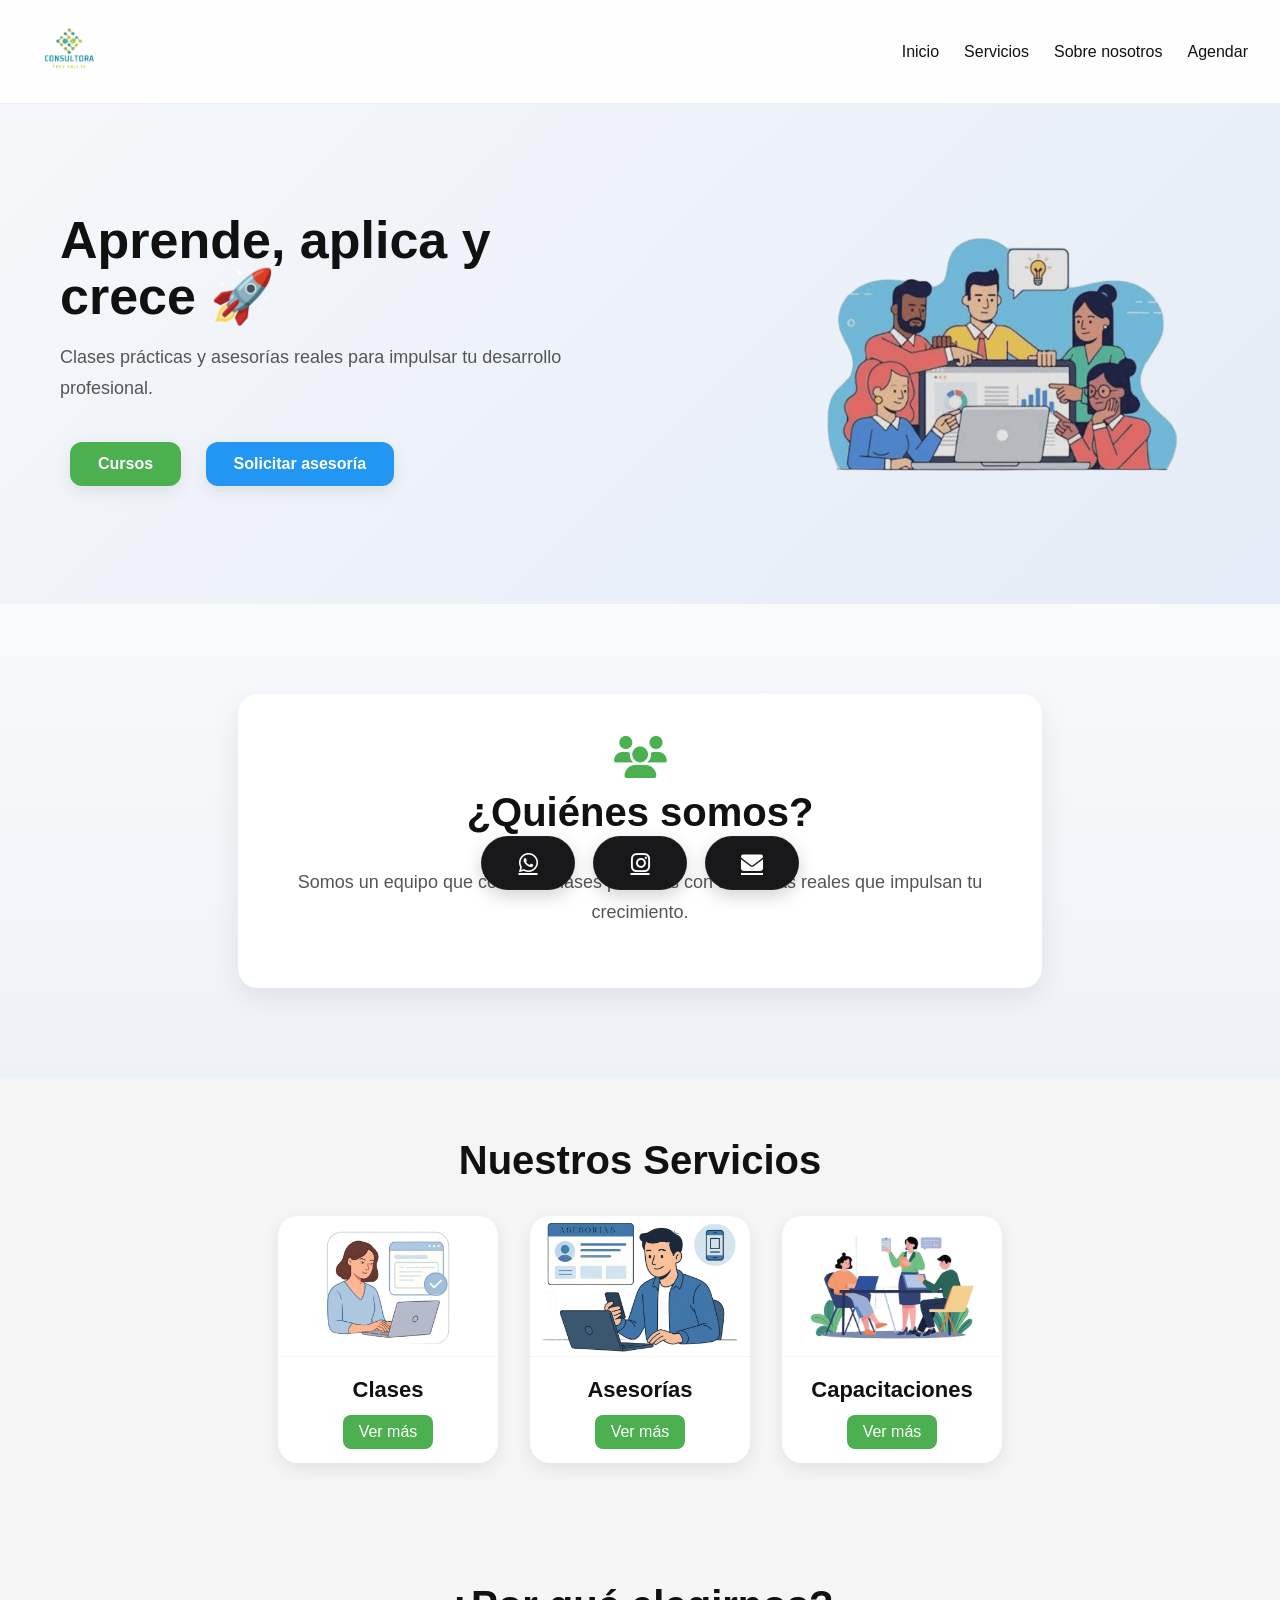
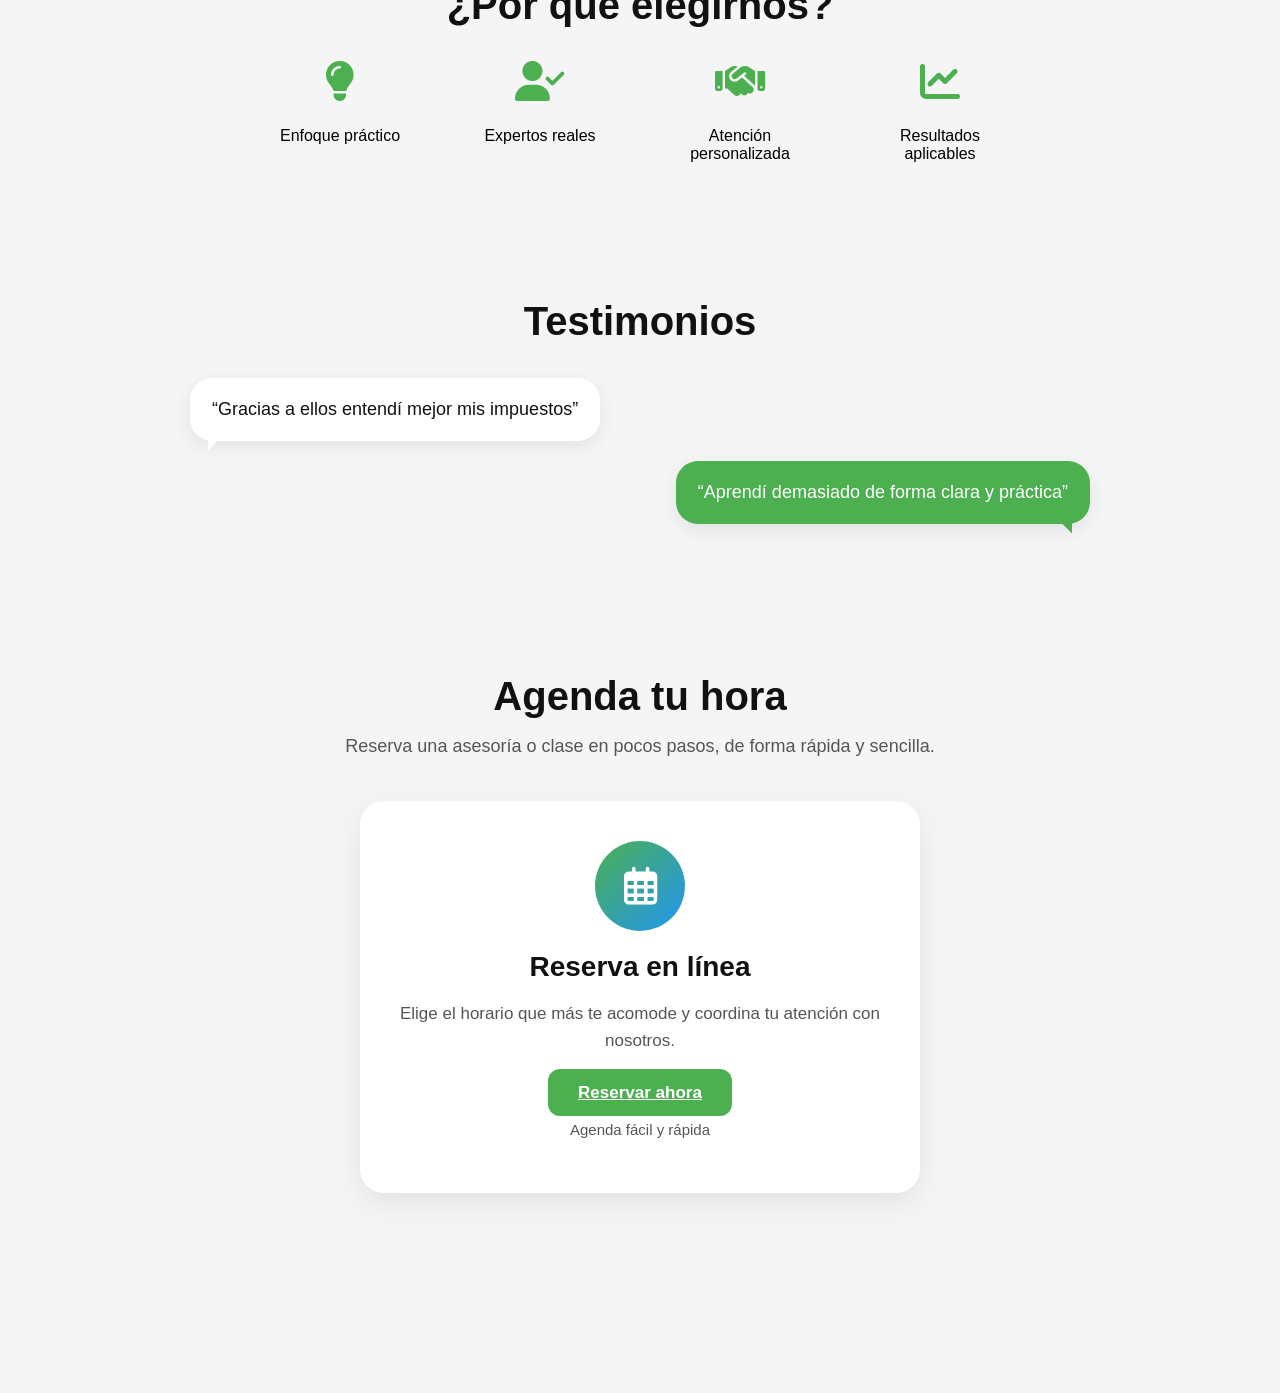
==== index.html @ eed397d5 "primer commit" ====
<!DOCTYPE html>
<html lang="es">
<head>
  <meta charset="UTF-8">
  <meta name="viewport" content="width=device-width, initial-scale=1.0">
  <title>Consultora Tres Valles</title>
  <link rel="stylesheet" href="style.css">
  <link rel="stylesheet" href="https://cdnjs.cloudflare.com/ajax/libs/font-awesome/6.5.0/css/all.min.css">
</head>
<body>

<!-- HEADER -->
<header class="header">
  <div class="logo">
    <img src="assets/logo/Logo.png" alt="Logo" class="logo-img">
  </div>
  <nav class ="nav">
    <a href="#inicio">Inicio</a>
    <a href="#servicios">Servicios</a>
    <a href="#sobre-nosotros">Sobre nosotros</a>
    <a href="#agendar">Agendar</a>
  </nav>
</header>

<!-- HERO -->
<section class="hero reveal reveal-zoom" id="inicio">
  <div class="hero-text">
    <h1>Aprende, aplica y crece 🚀</h1>
    <p class="hero-sub">
        Clases prácticas y asesorías reales para impulsar tu desarrollo profesional.
    </p>
    <div class="buttons">
        <a href="#servicios" class="btn green">Cursos</a>
        <a href="#agendar" class="btn blue">Solicitar asesoría</a>
    </div>
  </div>
  <div class="hero-img">
    <img src="assets/images/Hero.png" alt="Imagen curso" class="hero-img-real">
  </div>
</section>

<!-- QUIENES SOMOS -->
<section class="about reveal reveal-left" id="sobre-nosotros">
  <div class="about-box">
    <i class="fa-solid fa-users about-icon"></i>
    <h2>¿Quiénes somos?</h2>
    <p>
      Somos un equipo que combina clases prácticas con asesorías reales
      que impulsan tu crecimiento.
    </p>
  </div>
</section>

<!-- SERVICIOS -->
<section class="services reveal reveal-up" id="servicios">
  <h2>Nuestros Servicios</h2>

  <div class="cards">

    <div class="card">
      <img src="assets/images/Clases.png" alt="Clases">
      <h3>Clases</h3>
      <a href="detalle.html?tipo=cursos" class="service-btn">Ver más</a>
    </div>

    <div class="card">
      <img src="assets/images/Asesorias.png" alt="Asesorías">
      <h3>Asesorías</h3>
      <a href="detalle.html?tipo=asesorias" class="service-btn">Ver más</a>
    </div>

    <div class="card">
      <img src="assets/images/Capacitacion.png" alt="Capacitaciones">
      <h3>Capacitaciones</h3>
      <a href="detalle.html?tipo=capacitaciones" class="service-btn">Ver más</a>
    </div>

  </div>
</section>

<!-- BENEFICIOS -->
<section class="benefits reveal reveal-rigth">
  <h2>¿Por qué elegirnos?</h2>

  <div class="benefits-container">

    <div class="benefit">
      <i class="fa-solid fa-lightbulb"></i>
      <p>Enfoque práctico</p>
    </div>

    <div class="benefit">
      <i class="fa-solid fa-user-check"></i>
      <p>Expertos reales</p>
    </div>

    <div class="benefit">
      <i class="fa-solid fa-handshake"></i>
      <p>Atención personalizada</p>
    </div>

    <div class="benefit">
      <i class="fa-solid fa-chart-line"></i>
      <p>Resultados aplicables</p>
    </div>

  </div>
</section>

<!-- TESTIMONIOS -->
<section class="testimonials reveal reveal-left">
  <h2>Testimonios</h2>

  <div class="chat-testimonials">
    <div class="chat-bubble left">
      “Gracias a ellos entendí mejor mis impuestos”
    </div>

    <div class="chat-bubble right">
      “Aprendí demasiado de forma clara y práctica”
    </div>
  </div>
</section>

<!-- AGENDA -->
<section class="agenda reveal reveal-zoom" id="agendar">
  <h2>Agenda tu hora</h2>
  <p class="agenda-subtitle">
    Reserva una asesoría o clase en pocos pasos, de forma rápida y sencilla.
  </p>

  <div class="agenda-card">
    <div class="agenda-icon">
      <i class="fa-regular fa-calendar-days"></i>
    </div>

    <h3>Reserva en línea</h3>
    <p class="agenda-text">
      Elige el horario que más te acomode y coordina tu atención con nosotros.
    </p>

    <a href="https://wa.me/56971486076" target="_blank" class="agenda-btn">
      Reservar ahora
    </a>

    <p class="agenda-note">Agenda fácil y rápida</p>
  </div>
</section>

<!-- FOOTER -->
<footer class="footer-fixed">
  <a href="https://wa.me/56971486076" target="_blank" class="social social-wsp">
    <i class="fa-brands fa-whatsapp"></i>
    <span>+56 9 7148 6076</span>
  </a>

  <a href="https://instagram.com/consultoratresvalles" target="_blank" class="social social-ig">
    <i class="fa-brands fa-instagram"></i>
    <span>@consultoratresvalles</span>
  </a>

  <a href="mailto:3valles.consultora@gmail.com" class="social social-gmail">
    <i class="fa-solid fa-envelope"></i>
    <span>3valles.consultora@gmail.com</span>
  </a>
</footer>
<script src="script.js"></script>
</body>
</html>
---- style.css ----
/* =========================
   SCROLL SUAVE
========================= */
html {
  scroll-behavior: smooth;
}

/* =========================
    VARIABLES 
========================= */

:root{
  --primary:#4CAF50;
  --primary-dark:#3d9642;

  --secondary:#2196F3;
  --secondary-dark:#1976d2;

  --bg:#f5f5f5;
  --bg-soft:#f8fafc;

  --text:#111;
  --text-soft:#555;

  --white:#ffffff;

  --radius-sm:8px;
  --radius-md:12px;
  --radius-lg:20px;
  --radius-xl:24px;

  --shadow-soft:0 6px 18px rgba(0,0,0,.08);
  --shadow-md:0 10px 30px rgba(0,0,0,.08);
  --shadow-strong:0 16px 40px rgba(0,0,0,.12);

  --transition:all .3s ease;
}

/* =========================
   BASE GENERAL
========================= */
body {
  font-family: Arial, sans-serif;
  margin: 0;
  background: var(--bg);
  padding-bottom: 110px; /* espacio para que el footer fijo no tape contenido */
}

h1, h2, h3 {
  margin-top: 0;
}

h2 {
  font-size: 40px;
  color: var(--text);
}

h3 {
  font-size: 22px;
  color: var(--text);
}

img {
  user-select: none;
}

/* =========================
   REVEAL AL HACER SCROLL
========================= */
.reveal {
  opacity: 0;
  transition: opacity 0.8s ease, transform 0.8s ease;
}

.reveal.active {
  opacity: 1;
}

/* Desde abajo */
.reveal-up {
  transform: translateY(40px);
}

.reveal-up.active {
  transform: translateY(0);
}

/* Desde la izquierda */
.reveal-left {
  transform: translateX(-60px);
}

.reveal-left.active {
  transform: translateX(0);
}

/* Desde la derecha */
.reveal-right {
  transform: translateX(60px);
}

.reveal-right.active {
  transform: translateX(0);
}

/* Zoom suave */
.reveal-zoom {
  transform: scale(0.92);
}

.reveal-zoom.active {
  transform: scale(1);
}

section {
  scroll-margin-top: 90px;
}

#inicio {
  scroll-margin-top: 120px;
}

#agendar {
  scroll-margin-top: 10px;
}

#servicios {
  scroll-margin-top: 45px;
}


/* =========================
   HEADER
========================= */
.header {
  display: flex;
  justify-content: space-between; /* separa logo y menú */
  align-items: center;
  padding: 12px 32px;
  background: rgba(255, 255, 255, 0.88);
  position: sticky;
  top: 0;
  z-index: 1000;
  backdrop-filter: blur(10px);
  border-bottom: 1px solid rgba(0,0,0,0.05);
  transition: var(--transition), backdrop-filter 0.3s ease;
}

.header.scrolled {
  background: rgba(255, 255, 255, 0.96);
  box-shadow: var(--shadow-soft);
  backdrop-filter: blur(12px);
}

/* LOGO */
.logo-img {
  height: 75px;
  width: auto;
}

/* NAV */
.nav {
  display: flex;
  gap: 25px;
}

.nav a {
  text-decoration: none;
  color: var(--text);
  font-weight: 500;
  transition: color 0.3s ease, opacity 0.3s ease;
}

.nav a:hover {
  color: var(--primary);
}

/* =========================
   HERO
========================= */
.hero {
  display: flex;
  justify-content: space-between;
  align-items: center;
  gap: 60px;
  padding: 90px 60px;
  background: linear-gradient(135deg, #f5f7fa, #e4ecf7);
}

.hero-text {
  max-width: 560px;
  text-align: left;
}

.hero-text h1 {
  font-size: 52px;
  margin-bottom: 14px;
  line-height: 1.08;
  color: var(--text);
}

.hero-sub {
  font-size: 18px;
  color: var(--text-soft);
  margin-bottom: 28px;
  line-height: 1.7;
}

/* BOTONES DEL HERO */
.btn {
  display: inline-block;
  padding: 13px 28px;
  margin: 10px;
  border: none;
  border-radius: var(--radius-md);
  font-weight: 600;
  text-decoration: none;
  color: var(--white);
  cursor: pointer;
  transition: var(--transition);
  box-shadow: var(--shadow-soft);
}

.green {
  background: var(--primary);
}

.blue {
  background: var(--secondary);
}

.btn:hover {
  transform: translateY(-3px) scale(1.02);
  box-shadow: var(--shadow-md);
  filter: brightness(1.02); 
}

/* IMAGEN HERO */
.hero-img-real {
  width: 420px;
  max-width: 100%;
  border-radius: 0; /* para que no parezca botón/tarjeta */
  box-shadow: none;
  opacity: 0.97;
  transition: transform 0.3s ease;
}

.hero-img-real:hover {
  transform: scale(1.03);
}

/* =========================
   QUIÉNES SOMOS
========================= */
.about {
  padding: 90px 20px;
  background: linear-gradient(to bottom, #f8fafc, #eef2f7);
  display: flex;
  justify-content: center;
}

.about-box {
  max-width: 720px;
  background: var(--white);
  padding: 42px;
  border-radius: var(--radius-lg);
  text-align: center;
  box-shadow: var(--shadow-md);
}

.about-icon {
  font-size: 42px;
  color: var(--primary);
  margin-bottom: 12px;
}

.about-box h2 {
  font-size: 40px;
  margin-bottom: 15px;
}

.about-box h2::after {
  content: "";
  display: block;
  width: 60px;
  height: 4px;
  background: var(--primary);
  margin: 10px auto 0;
  border-radius: 2px;
}

.about-box p {
  font-size: 18px;
  color: var(--text-soft);
  line-height: 1.7;
}

/* =========================
   SERVICIOS
========================= */

/* ESTILO GENERAL DE SECCIONES */
section {
  padding: 60px 20px;
  text-align: center;
}

/* CONTENEDOR DE CARDS */
.cards {
  display: flex;
  justify-content: center;
  gap: 32px;
  flex-wrap: wrap;
}

/* CARD INDIVIDUAL */
.card {
  background: var(--white);
  border-radius: var(--radius-lg);
  overflow: hidden;
  width: 220px;
  box-shadow: var(--shadow-soft);
  text-align: center;
  transition: var(--transition);
}

.card img {
  width: 100%;
  height: 140px;
  object-fit: cover;
  border-bottom: 1px solid rgba(0,0,0,0.04);
}

.card h3 {
  margin: 16px 0 12px;
  color: var(--text);
}

.card button {
  margin-bottom: 10px;
  padding: 6px 12px;
  border: none;
  background: var(--primary);
  color: var(--white);
  border-radius: var(--radius-sm);
  cursor: pointer;
  transition: var(--transition);
}

.card button:hover {
  background: var(--primary-dark);
  transform: translateY(-2px);
}

.card:hover {
  transform: translateY(-8px) scale(1.02);
  box-shadow: var(--shadow-strong);
}

.service-btn {
  display: inline-block;
  margin-bottom: 14px;
  padding: 8px 16px;
  border: none;
  background: var(--primary);
  color: var(--white);
  border-radius: var(--radius-sm);
  text-decoration: none;
  cursor: pointer;
  transition: var(--transition);
}

.service-btn:hover {
  background: var(--primary-dark);
  transform: translateY(-2px);
  box-shadow: var(--shadow-soft);
}

/* =========================
   BENEFICIOS
========================= */
.benefits-container {
  display: flex;
  justify-content: center;
  gap: 50px;
  margin-top: 24px;
  flex-wrap: wrap;
}

.benefit {
  text-align: center;
  width: 150px;
}

/* ICONOS */
.benefit i {
  font-size: 40px;
  margin-bottom: 10px;
  color: var(--primary);
  transition: transform 0.3s ease, color 0.3s ease;
}

/* TEXTO */
.benefit p {
  font-weight: 500;
}

/* HOVER */
.benefit:hover i {
  transform: scale(1.18);
  color: var(--primary-dark);
}

/* =========================
   TESTIMONIOS
========================= */
.testimonials {
  padding: 60px 20px;
  text-align: center;
}

.chat-testimonials {
  max-width: 900px;
  margin: 30px auto 0;
  display: flex;
  flex-direction: column;
  gap: 20px;
}

.chat-bubble {
  position: relative;
  max-width: 420px;
  padding: 18px 22px;
  border-radius: 22px;
  font-size: 18px;
  line-height: 1.5;
  box-shadow: var(--shadow-soft);
}

/* BURBUJA IZQUIERDA */
.chat-bubble.left {
  align-self: flex-start;
  background: var(--white);
  color: var(--text);
}

/* COLITA IZQUIERDA */
.chat-bubble.left::after {
  content: "";
  position: absolute;
  left: 18px;
  bottom: -10px;
  width: 20px;
  height: 20px;
  background: var(--white);
  clip-path: polygon(0 0, 100% 0, 0 100%);
}

/* BURBUJA DERECHA */
.chat-bubble.right {
  align-self: flex-end;
  background: var(--primary);
  color: var(--white);
}

/* COLITA DERECHA */
.chat-bubble.right::after {
  content: "";
  position: absolute;
  right: 18px;
  bottom: -10px;
  width: 20px;
  height: 20px;
  background: var(--primary);
  clip-path: polygon(0 0, 100% 100%, 100% 0);
}

/* =========================
   AGENDA / CALENDARIO
========================= */
.agenda {
  padding: 90px 20px;
  text-align: center;
}

.agenda h2 {
  font-size: 40px;
  margin-bottom: 12px;
  color: var(--text);
}

.agenda-subtitle {
  font-size: 18px;
  color: var(--text-soft);
  max-width: 700px;
  margin: 0 auto 40px;
  line-height: 1.7;
}

.agenda-card {
  max-width: 500px;
  margin: 0 auto;
  background: var(--white);
  border-radius: var(--radius-xl);
  padding: 40px 30px;
  box-shadow: var(--shadow-md);
  transition: var(--transition);
}

.agenda-card:hover {
  transform: translateY(-6px);
  box-shadow: var(--shadow-strong);
}

.agenda-icon {
  width: 90px;
  height: 90px;
  margin: 0 auto 20px;
  border-radius: 50%;
  background: linear-gradient(135deg, var(--primary), var(--secondary));
  display: flex;
  align-items: center;
  justify-content: center;
}

.agenda-icon i {
  font-size: 38px;
  color: var(--white);
}

.agenda-card h3 {
  font-size: 28px;
  margin-bottom: 12px;
  color: var(--text);
}

.agenda-text {
  font-size: 17px;
  color: var(--text-soft);
  line-height: 1.6;
  margin-bottom: 28px;
}

.agenda-btn {
  background: var(--primary);
  color: var(--white);
  border: none;
  padding: 14px 30px;
  font-size: 17px;
  font-weight: 600;
  border-radius: var(--radius-md);
  cursor: pointer;
  transition: var(--transition);
}

.agenda-btn:hover {
  background: var(--primary-dark);
  transform: scale(1.05);
  box-shadow: var(--shadow-md);
}

.agenda-note {
  margin-top: 18px;
  color: var(--text-soft);
  font-size: 15px;
}

/* =========================
   FOOTER FIJO
========================= */
.footer-fixed {
  position: fixed;
  left: 50%;
  bottom: 10px;
  transform: translateX(-50%);
  display: flex;
  justify-content: center;
  align-items: center;
  gap: 18px;
  padding: 0;
  background: transparent;
  z-index: 1000;
  backdrop-filter: none;
  border-top: none;
  width: auto;
}

/* BASE GENERAL DE CADA RED */
.social {
  height: 52px;
  min-width: 52px;
  padding: 0 18px;
  border-radius: 999px;
  background: #18181b;
  color: var(--white);
  display: flex;
  align-items: center;
  overflow: hidden;
  cursor: pointer;
  transition: all 0.35s ease;
  box-shadow: 0 6px 18px rgba(0, 0, 0, 0.18);
  border: 1px solid rgba(255, 255, 255, 0.04);
}

.social i {
  font-size: 22px;
  flex-shrink: 0;
  transition: all 0.35s ease;
}

.social span {
  font-size: 15px;
  white-space: nowrap;
  opacity: 0;
  transition: all 0.35s ease;
}

/* -------------------------
   WHATSAPP
------------------------- */
.social-wsp {
  width: 56px;
  justify-content: center;
}

.social-wsp span {
  width: 0;
  margin-left: 0;
}

.social-wsp:hover {
  width: 210px;
  justify-content: flex-start;
  background: #1f2a1f;
}

.social-wsp:hover span {
  width: auto;
  margin-left: 12px;
  opacity: 1;
}

/* -------------------------
   GMAIL
------------------------- */
.social-gmail {
  width: 56px;
  justify-content: center;
}

.social-gmail span {
  max-width: 0;
  margin-left: 0;
}

.social-gmail:hover {
  width: 260px;
  background: #2a1f1f;
}

.social-gmail:hover span {
  max-width: 220px;
  margin-left: 12px;
  opacity: 1;
}

/* -------------------------
   INSTAGRAM
------------------------- */
.social-ig {
  width: 56px;
  justify-content: center;
  position: relative;
}

.social-ig span {
  max-width: 0;
  margin-left: 0;
  letter-spacing: 0;
}

.social-ig:hover {
  width: 190px;
  background: linear-gradient(90deg, #2b1d33, #3a2238, #4b2a2a);
  box-shadow: 0 0 18px rgba(255, 255, 255, 0.08);
}

.social-ig:hover i {
  transform: rotate(-12deg) scale(1.15);
}

.social-ig:hover span {
  max-width: 140px;
  margin-left: 12px;
  opacity: 1;
  letter-spacing: 0.5px;
}

/* HOVER GENERAL */
.social:hover i {
  transform: scale(1.08);
}

/* PARA QUE INSTAGRAM MANTENGA SU EFECTO PROPIO */
.social-ig:hover i {
  transform: rotate(-12deg) scale(1.15);
}

::-webkit-scrollbar {
  width: 8px;
}

::-webkit-scrollbar-thumb {
  background: var(--primary);
  border-radius: 999px;
}

/* =========================
   RESPONSIVE TABLET
========================= */
@media (max-width: 992px) {
  .hero {
    padding: 60px 30px;
    gap: 30px;
  }

  .hero-text h1 {
    font-size: 40px;
  }

  .hero-img-real {
    width: 320px;
  }

  .logo-img {
    height: 60px;
  }

  .nav {
    gap: 18px;
  }
}

/* =========================
   RESPONSIVE CELULAR
========================= */
@media (max-width: 768px) {
  .header {
    flex-direction: column;
    gap: 10px;
    padding: 12px 20px;
  }

  .logo-img {
    height: 55px;
  }

  .nav {
    flex-wrap: wrap;
    justify-content: center;
    gap: 14px;
  }

  .hero {
    flex-direction: column;
    text-align: center;
    padding: 50px 20px;
  }

  .hero-text {
    text-align: center;
  }

  .hero-text h1 {
    font-size: 34px;
  }

  .hero-sub {
    font-size: 16px;
  }

  .hero-img-real {
    width: 280px;
    margin-top: 10px;
  }

  .about-box {
    padding: 30px 20px;
  }

  .about-box h2 {
    font-size: 30px;
  }

  .about-box p {
    font-size: 16px;
  }

  .cards {
    flex-direction: column;
    align-items: center;
  }

  .card {
    width: 90%;
    max-width: 320px;
  }

  .benefits-container {
    gap: 25px;
  }

  .benefit {
    width: 130px;
  }

  .chat-bubble {
    max-width: 85%;
    font-size: 16px;
  }

  .agenda h2 {
    font-size: 34px;
  }

  .agenda-subtitle {
    font-size: 16px;
  }

  .agenda-card {
    padding: 30px 20px;
  }

  .agenda-card h3 {
    font-size: 24px;
  }

  .agenda-text {
    font-size: 16px;
  }

  .footer-fixed {
    gap: 14px;
    padding: 14px 10px;
  }

  .social:hover {
    width: auto;
  }
}

/* =========================
   RESPONSIVE CELULAR CHICO
========================= */
@media (max-width: 480px) {
  section {
    padding: 30px 16px;
  }

  .hero-text h1 {
    font-size: 28px;
  }

  .hero-sub {
    font-size: 15px;
  }

  .hero-img-real {
    width: 230px;
  }

  .nav a {
    font-size: 14px;
  }

  .benefit i {
    font-size: 34px;
  }

  .benefit p {
    font-size: 14px;
  }

  .chat-bubble {
    font-size: 15px;
    padding: 16px 18px;
  }

  .agenda h2 {
    font-size: 28px;
  }

  .agenda-icon {
    width: 75px;
    height: 75px;
  }

  .agenda-icon i {
    font-size: 30px;
  }

  .social {
    min-width: 48px;
    height: 48px;
    padding: 0 14px;
  }

  .social i {
    font-size: 20px;
  }
}
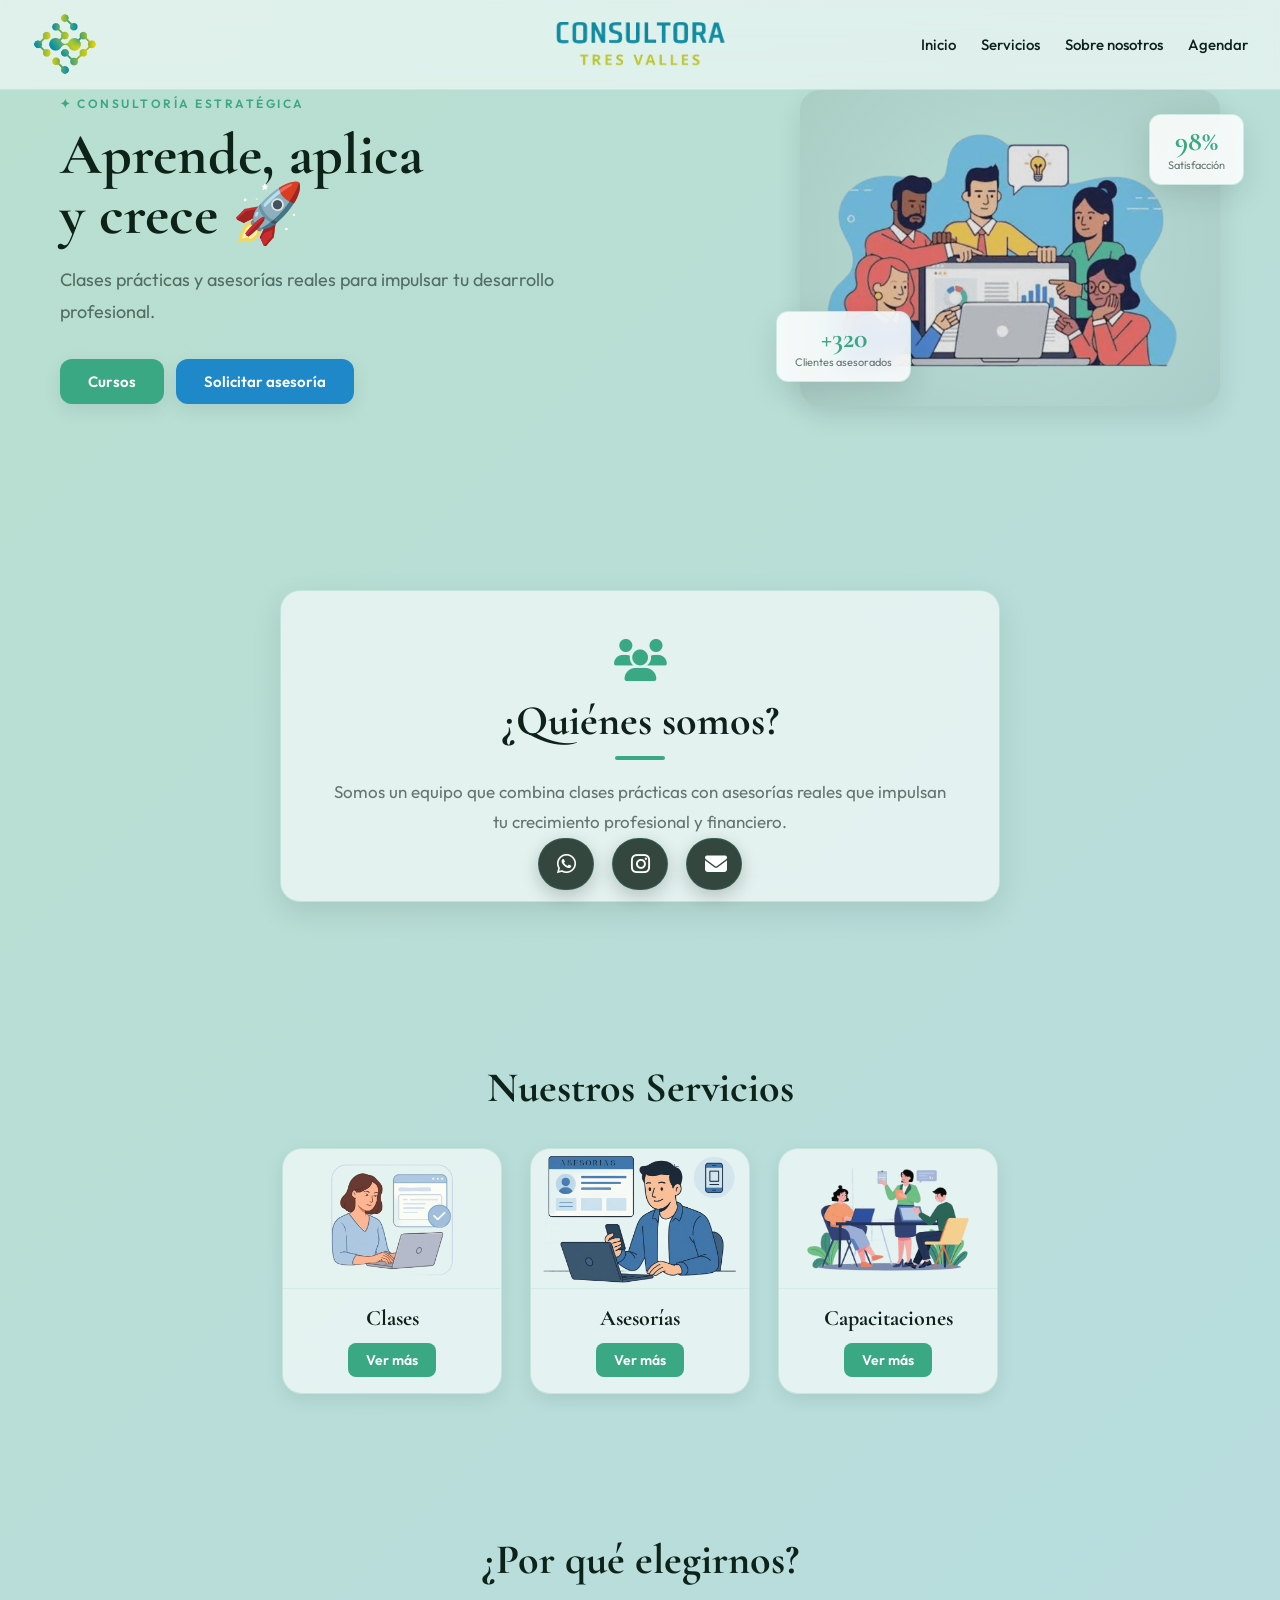
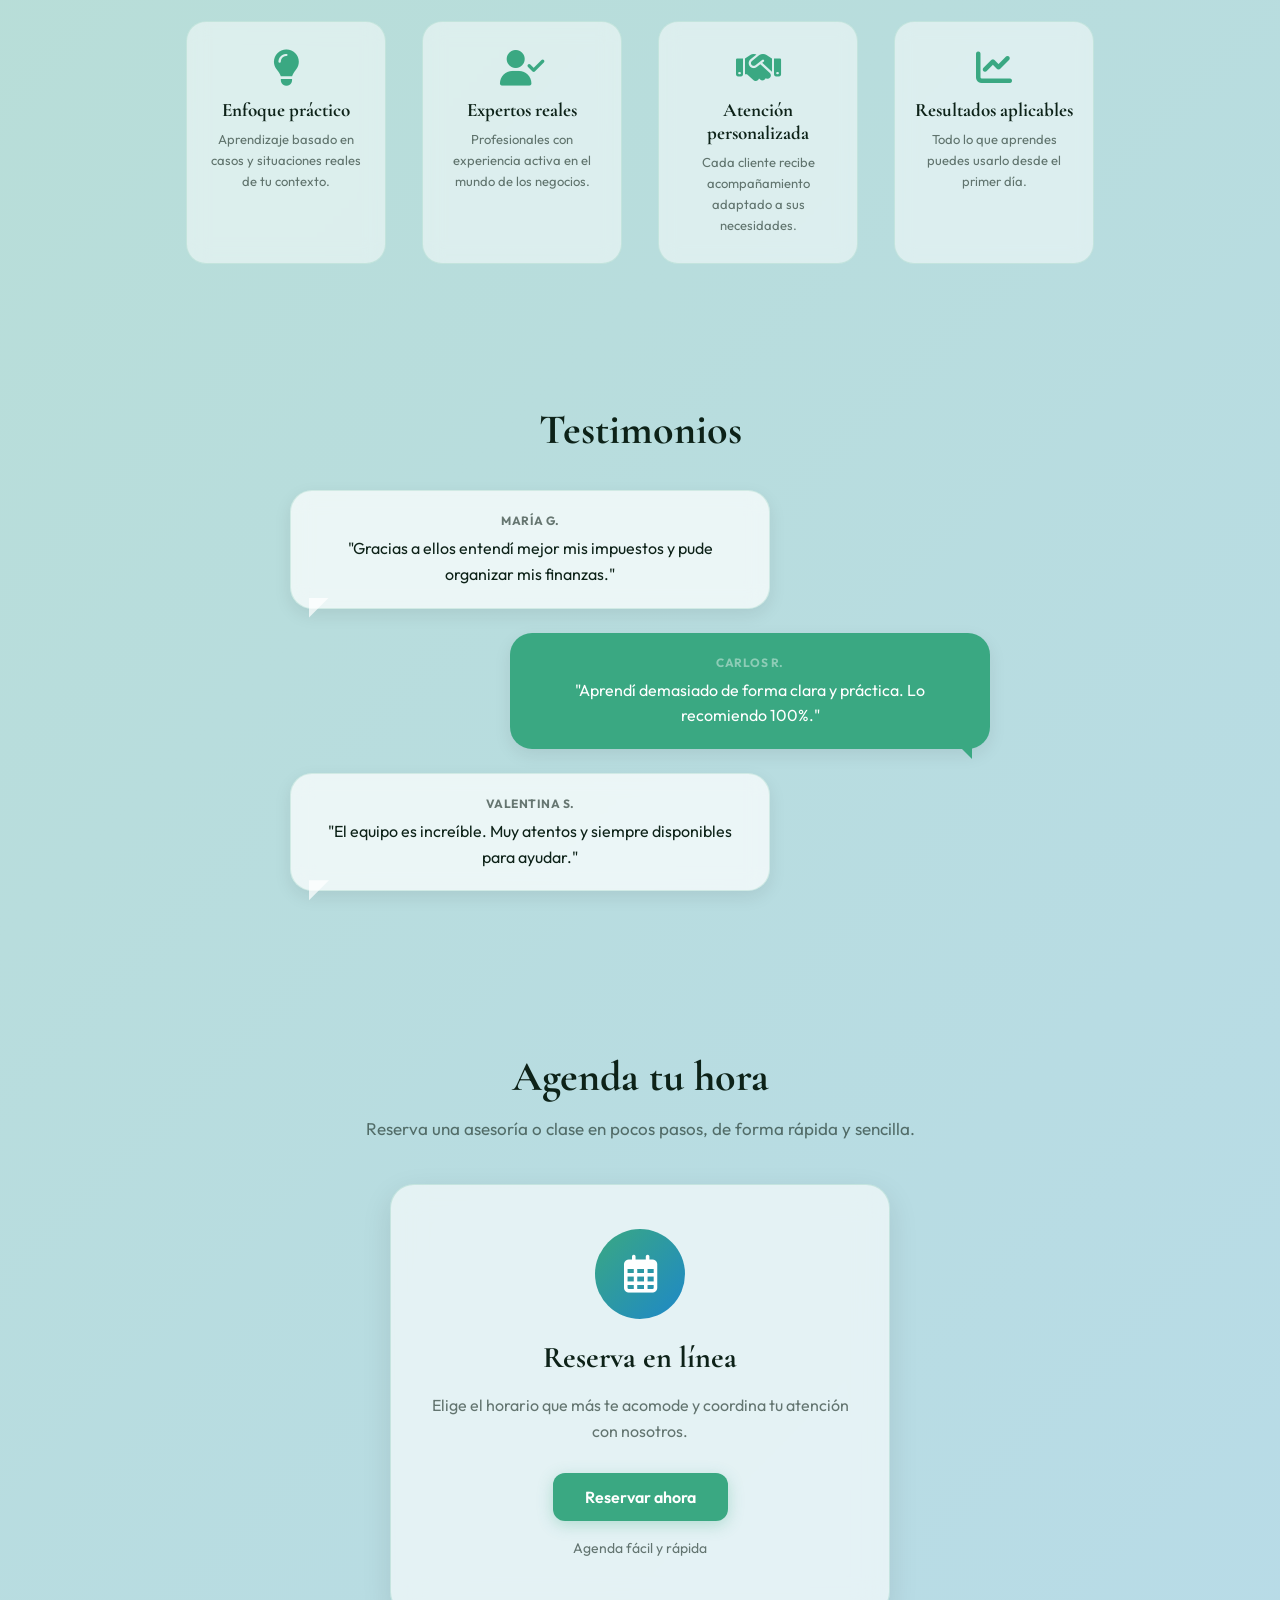
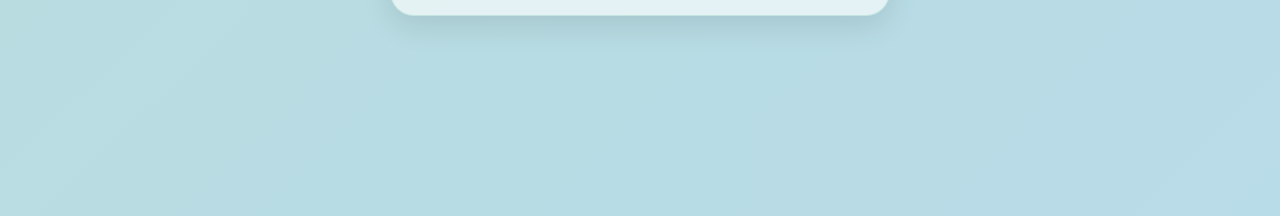
==== commit a42af8db: "Mejoras de UI/UX y optimización móvil" ====
--- a/index.html
+++ b/index.html
@@ -3,18 +3,37 @@
 <head>
   <meta charset="UTF-8">
   <meta name="viewport" content="width=device-width, initial-scale=1.0">
+
+  <!-- SEO -->
+  <meta name="description" content="Cursos, asesorías y capacitaciones profesionales. Clases prácticas para impulsar tu desarrollo profesional.">
+  <meta name="keywords" content="cursos, asesorias, capacitacion, consultoria, tres valles">
+
+  <!-- Open Graph completo -->
+  <meta property="og:title" content="Consultora Tres Valles">
+  <meta property="og:description" content="Clases prácticas y asesorías reales para impulsar tu desarrollo profesional.">
+  <meta property="og:image" content="assets/logo/Logo.png">
+  <meta property="og:url" content="https://consultoratresvalles.cl">
+  <meta property="og:type" content="website">
+
   <title>Consultora Tres Valles</title>
+
   <link rel="stylesheet" href="style.css">
   <link rel="stylesheet" href="https://cdnjs.cloudflare.com/ajax/libs/font-awesome/6.5.0/css/all.min.css">
+  <link href="https://fonts.googleapis.com/css2?family=Cormorant+Garamond:ital,wght@0,600;0,700;1,600&family=Outfit:wght@400;500;600;700&display=swap" rel="stylesheet">
 </head>
 <body>
 
-<!-- HEADER -->
 <header class="header">
   <div class="logo">
-    <img src="assets/logo/Logo.png" alt="Logo" class="logo-img">
+    <img src="assets/logo/Logo-Sin-Letras.png" alt="Logo Consultora Tres Valles" class="logo-icon">
   </div>
-  <nav class ="nav">
+  <img src="assets/logo/Letras-Logo.png" alt="Consultora Tres Valles" class="logo-text">
+  
+  <button class="menu-toggle" aria-label="Abrir menú">
+    <i class="fa-solid fa-bars" aria-hidden="true"></i>
+  </button>
+
+  <nav class="nav" id="mainNav" aria-label="Navegación principal">
     <a href="#inicio">Inicio</a>
     <a href="#servicios">Servicios</a>
     <a href="#sobre-nosotros">Sobre nosotros</a>
@@ -22,148 +41,172 @@
   </nav>
 </header>
 
-<!-- HERO -->
-<section class="hero reveal reveal-zoom" id="inicio">
-  <div class="hero-text">
-    <h1>Aprende, aplica y crece 🚀</h1>
-    <p class="hero-sub">
+<main>
+
+  <!-- HERO -->
+  <section class="hero reveal reveal-zoom" id="inicio">
+    <div class="hero-text">
+      <p class="hero-eyebrow">✦ Consultoría Estratégica</p>
+      <h1>Aprende, aplica<br>y crece 🚀</h1>
+      <p class="hero-sub">
         Clases prácticas y asesorías reales para impulsar tu desarrollo profesional.
-    </p>
-    <div class="buttons">
+      </p>
+      <div class="buttons">
         <a href="#servicios" class="btn green">Cursos</a>
         <a href="#agendar" class="btn blue">Solicitar asesoría</a>
-    </div>
-  </div>
-  <div class="hero-img">
-    <img src="assets/images/Hero.png" alt="Imagen curso" class="hero-img-real">
-  </div>
-</section>
-
-<!-- QUIENES SOMOS -->
-<section class="about reveal reveal-left" id="sobre-nosotros">
-  <div class="about-box">
-    <i class="fa-solid fa-users about-icon"></i>
-    <h2>¿Quiénes somos?</h2>
-    <p>
-      Somos un equipo que combina clases prácticas con asesorías reales
-      que impulsan tu crecimiento.
+      </div>
+    </div>
+    <div class="hero-img">
+      <div class="hero-img-wrapper">
+        <!-- Sin lazy: imagen visible de inmediato al cargar -->
+        <img src="assets/images/Hero.png"
+          alt="Equipo de Consultora Tres Valles"
+          class="hero-img-real"
+          width="420"
+          height="420">
+        <div class="hero-stat-card">
+          <span class="hero-stat-num">+320</span>
+          <span class="hero-stat-label">Clientes asesorados</span>
+        </div>
+        <div class="hero-stat-card hero-stat-card--2">
+          <span class="hero-stat-num">98%</span>
+          <span class="hero-stat-label">Satisfacción</span>
+        </div>
+      </div>
+    </div>
+  </section>
+
+  <!-- QUIENES SOMOS -->
+  <section class="about reveal reveal-left" id="sobre-nosotros">
+    <div class="about-box">
+      <i class="fa-solid fa-users about-icon" aria-hidden="true"></i>
+      <h2>¿Quiénes somos?</h2>
+      <p>
+        Somos un equipo que combina clases prácticas con asesorías reales
+        que impulsan tu crecimiento profesional y financiero.
+      </p>
+    </div>
+  </section>
+
+  <!-- SERVICIOS -->
+  <section class="services reveal reveal-up" id="servicios">
+    <h2>Nuestros Servicios</h2>
+    <div class="cards">
+      <div class="card">
+        <img src="assets/images/Clases.png"
+          alt="Clases prácticas"
+          loading="lazy"
+          width="220"
+          height="140">
+        <h3>Clases</h3>
+        <a href="detalle.html?tipo=cursos" class="service-btn">Ver más</a>
+      </div>
+      <div class="card">
+        <img src="assets/images/Asesorias.png"
+          alt="Asesorías personalizadas"
+          loading="lazy"
+          width="220"
+          height="140">
+        <h3>Asesorías</h3>
+        <a href="detalle.html?tipo=asesorias" class="service-btn">Ver más</a>
+      </div>
+      <div class="card">
+        <img src="assets/images/Capacitacion.png"
+          alt="Capacitaciones para equipos"
+          loading="lazy"
+          width="220"
+          height="140">
+        <h3>Capacitaciones</h3>
+        <a href="detalle.html?tipo=capacitaciones" class="service-btn">Ver más</a>
+      </div>
+    </div>
+  </section>
+
+  <!-- BENEFICIOS -->
+  <section class="benefits reveal reveal-right">
+    <h2>¿Por qué elegirnos?</h2>
+    <div class="benefits-container">
+      <div class="benefit">
+        <i class="fa-solid fa-lightbulb" aria-hidden="true"></i>
+        <p class="benefit-title">Enfoque práctico</p>
+        <p class="benefit-desc">Aprendizaje basado en casos y situaciones reales de tu contexto.</p>
+      </div>
+      <div class="benefit">
+        <i class="fa-solid fa-user-check" aria-hidden="true"></i>
+        <p class="benefit-title">Expertos reales</p>
+        <p class="benefit-desc">Profesionales con experiencia activa en el mundo de los negocios.</p>
+      </div>
+      <div class="benefit">
+        <i class="fa-solid fa-handshake" aria-hidden="true"></i>
+        <p class="benefit-title">Atención personalizada</p>
+        <p class="benefit-desc">Cada cliente recibe acompañamiento adaptado a sus necesidades.</p>
+      </div>
+      <div class="benefit">
+        <i class="fa-solid fa-chart-line" aria-hidden="true"></i>
+        <p class="benefit-title">Resultados aplicables</p>
+        <p class="benefit-desc">Todo lo que aprendes puedes usarlo desde el primer día.</p>
+      </div>
+    </div>
+  </section>
+
+  <!-- TESTIMONIOS -->
+  <section class="testimonials reveal reveal-left">
+    <h2>Testimonios</h2>
+    <div class="chat-testimonials">
+      <div class="chat-bubble left">
+        <p class="bubble-author">María G.</p>
+        "Gracias a ellos entendí mejor mis impuestos y pude organizar mis finanzas."
+      </div>
+      <div class="chat-bubble right">
+        <p class="bubble-author">Carlos R.</p>
+        "Aprendí demasiado de forma clara y práctica. Lo recomiendo 100%."
+      </div>
+      <div class="chat-bubble left">
+        <p class="bubble-author">Valentina S.</p>
+        "El equipo es increíble. Muy atentos y siempre disponibles para ayudar."
+      </div>
+    </div>
+  </section>
+
+  <!-- AGENDA -->
+  <section class="agenda reveal reveal-zoom" id="agendar">
+    <h2>Agenda tu hora</h2>
+    <p class="agenda-subtitle">
+      Reserva una asesoría o clase en pocos pasos, de forma rápida y sencilla.
     </p>
-  </div>
-</section>
-
-<!-- SERVICIOS -->
-<section class="services reveal reveal-up" id="servicios">
-  <h2>Nuestros Servicios</h2>
-
-  <div class="cards">
-
-    <div class="card">
-      <img src="assets/images/Clases.png" alt="Clases">
-      <h3>Clases</h3>
-      <a href="detalle.html?tipo=cursos" class="service-btn">Ver más</a>
-    </div>
-
-    <div class="card">
-      <img src="assets/images/Asesorias.png" alt="Asesorías">
-      <h3>Asesorías</h3>
-      <a href="detalle.html?tipo=asesorias" class="service-btn">Ver más</a>
-    </div>
-
-    <div class="card">
-      <img src="assets/images/Capacitacion.png" alt="Capacitaciones">
-      <h3>Capacitaciones</h3>
-      <a href="detalle.html?tipo=capacitaciones" class="service-btn">Ver más</a>
-    </div>
-
-  </div>
-</section>
-
-<!-- BENEFICIOS -->
-<section class="benefits reveal reveal-rigth">
-  <h2>¿Por qué elegirnos?</h2>
-
-  <div class="benefits-container">
-
-    <div class="benefit">
-      <i class="fa-solid fa-lightbulb"></i>
-      <p>Enfoque práctico</p>
-    </div>
-
-    <div class="benefit">
-      <i class="fa-solid fa-user-check"></i>
-      <p>Expertos reales</p>
-    </div>
-
-    <div class="benefit">
-      <i class="fa-solid fa-handshake"></i>
-      <p>Atención personalizada</p>
-    </div>
-
-    <div class="benefit">
-      <i class="fa-solid fa-chart-line"></i>
-      <p>Resultados aplicables</p>
-    </div>
-
-  </div>
-</section>
-
-<!-- TESTIMONIOS -->
-<section class="testimonials reveal reveal-left">
-  <h2>Testimonios</h2>
-
-  <div class="chat-testimonials">
-    <div class="chat-bubble left">
-      “Gracias a ellos entendí mejor mis impuestos”
-    </div>
-
-    <div class="chat-bubble right">
-      “Aprendí demasiado de forma clara y práctica”
-    </div>
-  </div>
-</section>
-
-<!-- AGENDA -->
-<section class="agenda reveal reveal-zoom" id="agendar">
-  <h2>Agenda tu hora</h2>
-  <p class="agenda-subtitle">
-    Reserva una asesoría o clase en pocos pasos, de forma rápida y sencilla.
-  </p>
-
-  <div class="agenda-card">
-    <div class="agenda-icon">
-      <i class="fa-regular fa-calendar-days"></i>
-    </div>
-
-    <h3>Reserva en línea</h3>
-    <p class="agenda-text">
-      Elige el horario que más te acomode y coordina tu atención con nosotros.
-    </p>
-
-    <a href="https://wa.me/56971486076" target="_blank" class="agenda-btn">
-      Reservar ahora
-    </a>
-
-    <p class="agenda-note">Agenda fácil y rápida</p>
-  </div>
-</section>
+    <div class="agenda-card">
+      <div class="agenda-icon">
+        <i class="fa-regular fa-calendar-days" aria-hidden="true"></i>
+      </div>
+      <h3>Reserva en línea</h3>
+      <p class="agenda-text">
+        Elige el horario que más te acomode y coordina tu atención con nosotros.
+      </p>
+      <a href="https://wa.me/56971486076" target="_blank" rel="noopener noreferrer" class="agenda-btn">
+        Reservar ahora
+      </a>
+      <p class="agenda-note">Agenda fácil y rápida</p>
+    </div>
+  </section>
+
+</main>
 
 <!-- FOOTER -->
 <footer class="footer-fixed">
-  <a href="https://wa.me/56971486076" target="_blank" class="social social-wsp">
-    <i class="fa-brands fa-whatsapp"></i>
+  <a href="https://wa.me/56971486076" target="_blank" rel="noopener noreferrer" class="social social-wsp" aria-label="WhatsApp">
+    <i class="fa-brands fa-whatsapp" aria-hidden="true"></i>
     <span>+56 9 7148 6076</span>
   </a>
-
-  <a href="https://instagram.com/consultoratresvalles" target="_blank" class="social social-ig">
-    <i class="fa-brands fa-instagram"></i>
+  <a href="https://instagram.com/consultoratresvalles" target="_blank" rel="noopener noreferrer" class="social social-ig" aria-label="Instagram">
+    <i class="fa-brands fa-instagram" aria-hidden="true"></i>
     <span>@consultoratresvalles</span>
   </a>
-
-  <a href="mailto:3valles.consultora@gmail.com" class="social social-gmail">
-    <i class="fa-solid fa-envelope"></i>
+  <a href="mailto:3valles.consultora@gmail.com" class="social social-gmail" aria-label="Email">
+    <i class="fa-solid fa-envelope" aria-hidden="true"></i>
     <span>3valles.consultora@gmail.com</span>
   </a>
 </footer>
+
 <script src="script.js"></script>
 </body>
 </html>
--- a/style.css
+++ b/style.css
@@ -3,67 +3,94 @@
 ========================= */
 html {
   scroll-behavior: smooth;
-}
-
-/* =========================
-    VARIABLES 
-========================= */
-
-:root{
-  --primary:#4CAF50;
-  --primary-dark:#3d9642;
-
-  --secondary:#2196F3;
-  --secondary-dark:#1976d2;
-
-  --bg:#f5f5f5;
-  --bg-soft:#f8fafc;
-
-  --text:#111;
-  --text-soft:#555;
-
-  --white:#ffffff;
-
-  --radius-sm:8px;
-  --radius-md:12px;
-  --radius-lg:20px;
-  --radius-xl:24px;
-
-  --shadow-soft:0 6px 18px rgba(0,0,0,.08);
-  --shadow-md:0 10px 30px rgba(0,0,0,.08);
-  --shadow-strong:0 16px 40px rgba(0,0,0,.12);
-
-  --transition:all .3s ease;
-}
-
+  overflow-x: hidden;
+  width: 100%;
+  max-width: 100%;
+}
+
+* {
+  box-sizing: border-box;
+  max-width: 100%;
+}
+ 
+/* =========================
+   VARIABLES
+========================= */
+:root {
+  --primary: #3aa882;
+  --primary-dark: #2a8a68;
+ 
+  --secondary: #1e88c8;
+  --secondary-dark: #1568a0;
+ 
+  --bg: #d6eee5;
+  --bg-soft: #cce8f0;
+ 
+  --text: #0d2218;
+  --text-soft: rgba(13,34,24,0.6);
+ 
+  --white: #ffffff;
+ 
+  --radius-sm: 8px;
+  --radius-md: 12px;
+  --radius-lg: 20px;
+  --radius-xl: 24px;
+ 
+  --shadow-soft: 0 6px 18px rgba(0,0,0,.08);
+  --shadow-md: 0 10px 30px rgba(0,0,0,.1);
+  --shadow-strong: 0 16px 40px rgba(0,0,0,.14);
+ 
+  --transition: all .3s ease;
+}
+ 
+/* =========================
+   GRADIENTE ANIMADO
+========================= */
+@keyframes gradientShift {
+  0%   { background-position: 0% 50%; }
+  50%  { background-position: 100% 50%; }
+  100% { background-position: 0% 50%; }
+}
+ 
 /* =========================
    BASE GENERAL
 ========================= */
 body {
-  font-family: Arial, sans-serif;
+  font-family: 'Outfit', Arial, sans-serif;
   margin: 0;
-  background: var(--bg);
-  padding-bottom: 110px; /* espacio para que el footer fijo no tape contenido */
-}
-
+  padding: 0;
+  padding-bottom: 110px;
+  background: linear-gradient(135deg, #b8dfd0, #b8daf0, #c5e8d8, #aed4ec);
+  background-size: 400% 400%;
+  animation: gradientShift 10s ease infinite;
+  color: var(--text);
+  overflow-x: hidden;
+  width: 100%;
+  max-width: 100%;
+} 
+ 
 h1, h2, h3 {
   margin-top: 0;
-}
-
+  font-family: 'Cormorant Garamond', Georgia, serif;
+}
+ 
 h2 {
-  font-size: 40px;
-  color: var(--text);
-}
-
+  font-size: 42px;
+  color: var(--text);
+}
+ 
 h3 {
   font-size: 22px;
   color: var(--text);
 }
-
+ 
 img {
   user-select: none;
-}
-
+  max-width: 100%;
+  height: auto;
+  display: block;
+}
+ 
 /* =========================
    REVEAL AL HACER SCROLL
 ========================= */
@@ -71,110 +98,118 @@
   opacity: 0;
   transition: opacity 0.8s ease, transform 0.8s ease;
 }
-
-.reveal.active {
-  opacity: 1;
-}
-
-/* Desde abajo */
-.reveal-up {
-  transform: translateY(40px);
-}
-
-.reveal-up.active {
-  transform: translateY(0);
-}
-
-/* Desde la izquierda */
-.reveal-left {
-  transform: translateX(-60px);
-}
-
-.reveal-left.active {
-  transform: translateX(0);
-}
-
-/* Desde la derecha */
-.reveal-right {
-  transform: translateX(60px);
-}
-
-.reveal-right.active {
-  transform: translateX(0);
-}
-
-/* Zoom suave */
-.reveal-zoom {
-  transform: scale(0.92);
-}
-
-.reveal-zoom.active {
-  transform: scale(1);
-}
-
-section {
+ 
+.reveal.active { opacity: 1; }
+ 
+.reveal-up { transform: translateY(40px); }
+.reveal-up.active { transform: translateY(0); }
+ 
+.reveal-left { transform: translateX(-60px); }
+.reveal-left.active { transform: translateX(0); }
+ 
+.reveal-right { transform: translateX(60px); }
+.reveal-right.active { transform: translateX(0); }
+ 
+.reveal-zoom { transform: scale(0.92); }
+.reveal-zoom.active { transform: scale(1); }
+ 
+section { 
   scroll-margin-top: 90px;
-}
-
-#inicio {
-  scroll-margin-top: 120px;
-}
-
-#agendar {
-  scroll-margin-top: 10px;
-}
-
-#servicios {
-  scroll-margin-top: 45px;
-}
-
-
+  width: 100%;
+  max-width: 100%;
+}
+#inicio { scroll-margin-top: 120px; }
+#agendar { scroll-margin-top: 10px; }
+#servicios { scroll-margin-top: 45px; }
+ 
 /* =========================
    HEADER
 ========================= */
+/* Busca esto en tu style.css y reemplázalo completo */
 .header {
   display: flex;
-  justify-content: space-between; /* separa logo y menú */
+  justify-content: space-between;
   align-items: center;
   padding: 12px 32px;
-  background: rgba(255, 255, 255, 0.88);
-  position: sticky;
+  background: rgba(255,255,255,0.55);
+  
+  /* ESTA ES LA MAGIA: Cambiamos sticky por fixed */
+  position: fixed;
   top: 0;
+  left: 0;
+  
   z-index: 1000;
-  backdrop-filter: blur(10px);
-  border-bottom: 1px solid rgba(0,0,0,0.05);
-  transition: var(--transition), backdrop-filter 0.3s ease;
-}
-
+  backdrop-filter: blur(14px);
+  border-bottom: 1px solid rgba(58,168,130,0.15);
+  transition: var(--transition);
+  width: 100%;
+  max-width: 100%;
+}
+ 
 .header.scrolled {
-  background: rgba(255, 255, 255, 0.96);
+  background: rgba(255,255,255,0.82);
   box-shadow: var(--shadow-soft);
-  backdrop-filter: blur(12px);
-}
-
-/* LOGO */
-.logo-img {
-  height: 75px;
+}
+
+/* =========================
+   BOTÓN HAMBURGUESA (Oculto en PC)
+========================= */
+.menu-toggle {
+  display: none; /* Se oculta en PC */
+  background: transparent;
+  border: none;
+  font-size: 28px;
+  color: var(--text);
+  cursor: pointer;
+  z-index: 2000; /* Siempre por encima del menú abierto */
+  padding: 5px;
+  transition: var(--transition);
+}
+
+.menu-toggle:hover {
+  color: var(--primary);
+}
+
+/* =========================
+   LOGO DIVIDIDO
+========================= */
+.logo {
+  display: flex;
+  align-items: center;
+}
+
+.logo-icon {
+  height: 65px;
   width: auto;
 }
 
-/* NAV */
+.logo-text {
+  position: absolute;
+  left: 50%;
+  transform: translateX(-50%);
+  height: 45px;
+  width: auto;
+}
+ 
 .nav {
   display: flex;
   gap: 25px;
-}
-
+  align-items: center;
+}
+ 
 .nav a {
   text-decoration: none;
   color: var(--text);
   font-weight: 500;
-  transition: color 0.3s ease, opacity 0.3s ease;
-}
-
+  font-size: 15px;
+  font-family: 'Outfit', Arial, sans-serif;
+  transition: color 0.3s ease;
+}
+ 
 .nav a:hover {
   color: var(--primary);
 }
-
+ 
 /* =========================
    HERO
 ========================= */
@@ -184,267 +219,402 @@
   align-items: center;
   gap: 60px;
   padding: 90px 60px;
-  background: linear-gradient(135deg, #f5f7fa, #e4ecf7);
-}
-
+  background: transparent;
+  width: 100%;
+  max-width: 100%;
+  box-sizing: border-box;
+}
+ 
+.hero-eyebrow {
+  font-family: 'Outfit', Arial, sans-serif;
+  font-size: 12px;
+  font-weight: 600;
+  letter-spacing: 2.5px;
+  text-transform: uppercase;
+  color: var(--primary);
+  margin: 0 0 14px;
+}
+ 
 .hero-text {
   max-width: 560px;
   text-align: left;
 }
-
+ 
 .hero-text h1 {
-  font-size: 52px;
-  margin-bottom: 14px;
-  line-height: 1.08;
-  color: var(--text);
-}
-
+  font-size: 58px;
+  margin-bottom: 16px;
+  line-height: 1.05;
+  color: var(--text);
+  font-weight: 700;
+}
+ 
 .hero-sub {
+  font-family: 'Outfit', Arial, sans-serif;
   font-size: 18px;
   color: var(--text-soft);
-  margin-bottom: 28px;
-  line-height: 1.7;
-}
-
-/* BOTONES DEL HERO */
+  margin-bottom: 32px;
+  line-height: 1.75;
+}
+ 
+.buttons {
+  display: flex;
+  gap: 12px;
+  flex-wrap: wrap;
+}
+ 
 .btn {
   display: inline-block;
   padding: 13px 28px;
-  margin: 10px;
   border: none;
   border-radius: var(--radius-md);
   font-weight: 600;
+  font-size: 15px;
+  font-family: 'Outfit', Arial, sans-serif;
   text-decoration: none;
   color: var(--white);
   cursor: pointer;
   transition: var(--transition);
   box-shadow: var(--shadow-soft);
 }
-
-.green {
-  background: var(--primary);
-}
-
-.blue {
-  background: var(--secondary);
-}
-
+ 
+.green { background: var(--primary); }
+.blue  { background: var(--secondary); }
+ 
 .btn:hover {
   transform: translateY(-3px) scale(1.02);
   box-shadow: var(--shadow-md);
-  filter: brightness(1.02); 
-}
-
-/* IMAGEN HERO */
+  filter: brightness(1.06);
+}
+ 
+/* IMAGEN HERO con tarjetas de stat */
+.hero-img {
+  flex-shrink: 0;
+}
+ 
+.hero-img-wrapper {
+  position: relative;
+  display: inline-block;
+}
+ 
 .hero-img-real {
   width: 420px;
   max-width: 100%;
-  border-radius: 0; /* para que no parezca botón/tarjeta */
-  box-shadow: none;
+  border-radius: var(--radius-lg);
+  box-shadow: var(--shadow-md);
   opacity: 0.97;
   transition: transform 0.3s ease;
-}
-
+  display: block;
+  height: auto;
+}
+ 
 .hero-img-real:hover {
-  transform: scale(1.03);
-}
-
+  transform: scale(1.02);
+}
+
+.hero-img-wrapper::before {
+  content: "";
+  position: absolute;
+  inset: 0;
+  background: radial-gradient(circle at center, transparent 0%, rgba(0,0,0,0.08) 100%);
+  border-radius: var(--radius-lg);
+  pointer-events: none;
+}
+ 
+/* Tarjetas flotantes de stats */
+.hero-stat-card {
+  position: absolute;
+  background: rgba(255,255,255,0.85);
+  backdrop-filter: blur(12px);
+  border: 1px solid rgba(58,168,130,0.2);
+  border-radius: var(--radius-md);
+  padding: 12px 18px;
+  display: flex;
+  flex-direction: column;
+  align-items: center;
+  box-shadow: var(--shadow-md);
+  animation: floatCard 4s ease-in-out infinite;
+}
+ 
+.hero-stat-card--2 {
+  animation-delay: 2s;
+  animation-direction: alternate-reverse;
+}
+ 
+@keyframes floatCard {
+  0%, 100% { transform: translateY(0); }
+  50%       { transform: translateY(-8px); }
+}
+ 
+.hero-stat-card:first-of-type {
+  bottom: 24px;
+  left: -24px;
+}
+ 
+.hero-stat-card--2 {
+  top: 24px;
+  right: -24px;
+}
+ 
+.hero-stat-num {
+  font-family: 'Cormorant Garamond', Georgia, serif;
+  font-size: 28px;
+  font-weight: 700;
+  color: var(--primary);
+  line-height: 1;
+}
+ 
+.hero-stat-label {
+  font-family: 'Outfit', Arial, sans-serif;
+  font-size: 11px;
+  color: var(--text-soft);
+  margin-top: 3px;
+  white-space: nowrap;
+}
+ 
 /* =========================
    QUIÉNES SOMOS
 ========================= */
 .about {
   padding: 90px 20px;
-  background: linear-gradient(to bottom, #f8fafc, #eef2f7);
+  background: transparent;
   display: flex;
   justify-content: center;
-}
-
+  width: 100%;
+  max-width: 100%;
+  box-sizing: border-box;
+}
+ 
 .about-box {
   max-width: 720px;
-  background: var(--white);
-  padding: 42px;
+  background: rgba(255,255,255,0.6);
+  backdrop-filter: blur(16px);
+  border: 1px solid rgba(58,168,130,0.2);
+  padding: 48px;
   border-radius: var(--radius-lg);
   text-align: center;
   box-shadow: var(--shadow-md);
-}
-
+  transition: var(--transition);
+}
+ 
+.about-box:hover {
+  transform: translateY(-4px);
+  box-shadow: var(--shadow-strong);
+}
+ 
 .about-icon {
   font-size: 42px;
   color: var(--primary);
-  margin-bottom: 12px;
-}
-
+  margin-bottom: 14px;
+}
+ 
 .about-box h2 {
-  font-size: 40px;
+  font-size: 42px;
   margin-bottom: 15px;
-}
-
+  color: var(--text);
+}
+ 
 .about-box h2::after {
   content: "";
   display: block;
-  width: 60px;
+  width: 50px;
   height: 4px;
   background: var(--primary);
   margin: 10px auto 0;
   border-radius: 2px;
 }
-
+ 
 .about-box p {
-  font-size: 18px;
+  font-family: 'Outfit', Arial, sans-serif;
+  font-size: 17px;
   color: var(--text-soft);
-  line-height: 1.7;
-}
-
-/* =========================
-   SERVICIOS
-========================= */
-
-/* ESTILO GENERAL DE SECCIONES */
+  line-height: 1.75;
+}
+ 
+/* =========================
+   SECCIONES GENERALES
+========================= */
 section {
-  padding: 60px 20px;
+  padding: 70px 20px;
   text-align: center;
-}
-
-/* CONTENEDOR DE CARDS */
+  width: 100%;
+  max-width: 100%;
+  box-sizing: border-box;
+}
+ 
+/* =========================
+   SERVICIOS — CARDS
+========================= */
 .cards {
   display: flex;
   justify-content: center;
-  gap: 32px;
+  gap: 28px;
   flex-wrap: wrap;
-}
-
-/* CARD INDIVIDUAL */
+  margin-top: 32px;
+  width: 100%;
+  max-width: 100%;
+}
+ 
 .card {
-  background: var(--white);
+  background: rgba(255,255,255,0.62);
+  backdrop-filter: blur(14px);
+  border: 1px solid rgba(58,168,130,0.18);
   border-radius: var(--radius-lg);
   overflow: hidden;
   width: 220px;
-  box-shadow: var(--shadow-soft);
   text-align: center;
   transition: var(--transition);
-}
-
+  box-shadow: var(--shadow-soft);
+}
+ 
 .card img {
   width: 100%;
   height: 140px;
   object-fit: cover;
-  border-bottom: 1px solid rgba(0,0,0,0.04);
-}
-
+  border-bottom: 1px solid rgba(58,168,130,0.1);
+  display: block;
+}
+ 
 .card h3 {
   margin: 16px 0 12px;
   color: var(--text);
-}
-
-.card button {
-  margin-bottom: 10px;
-  padding: 6px 12px;
-  border: none;
-  background: var(--primary);
-  color: var(--white);
-  border-radius: var(--radius-sm);
-  cursor: pointer;
-  transition: var(--transition);
-}
-
-.card button:hover {
-  background: var(--primary-dark);
-  transform: translateY(-2px);
-}
-
+  font-size: 22px;
+}
+ 
 .card:hover {
   transform: translateY(-8px) scale(1.02);
   box-shadow: var(--shadow-strong);
-}
-
+  border-color: rgba(58,168,130,0.4);
+  background: rgba(255,255,255,0.82);
+}
+ 
 .service-btn {
   display: inline-block;
-  margin-bottom: 14px;
-  padding: 8px 16px;
-  border: none;
+  margin-bottom: 16px;
+  padding: 8px 18px;
   background: var(--primary);
   color: var(--white);
   border-radius: var(--radius-sm);
   text-decoration: none;
-  cursor: pointer;
+  font-family: 'Outfit', Arial, sans-serif;
+  font-weight: 600;
+  font-size: 14px;
   transition: var(--transition);
 }
-
+ 
 .service-btn:hover {
   background: var(--primary-dark);
   transform: translateY(-2px);
-  box-shadow: var(--shadow-soft);
-}
-
+}
+ 
 /* =========================
    BENEFICIOS
 ========================= */
 .benefits-container {
   display: flex;
   justify-content: center;
-  gap: 50px;
-  margin-top: 24px;
+  gap: 36px;
+  margin-top: 36px;
   flex-wrap: wrap;
-}
-
+  width: 100%;
+  max-width: 100%;
+}
+ 
 .benefit {
   text-align: center;
-  width: 150px;
-}
-
-/* ICONOS */
+  width: 200px;
+  background: rgba(255,255,255,0.5);
+  backdrop-filter: blur(10px);
+  border: 1px solid rgba(58,168,130,0.15);
+  border-radius: var(--radius-lg);
+  padding: 28px 20px;
+  transition: var(--transition);
+}
+ 
+.benefit:hover {
+  transform: translateY(-6px);
+  box-shadow: var(--shadow-md);
+  background: rgba(255,255,255,0.72);
+  border-color: rgba(58,168,130,0.35);
+}
+ 
 .benefit i {
-  font-size: 40px;
-  margin-bottom: 10px;
+  font-size: 36px;
+  margin-bottom: 12px;
   color: var(--primary);
+  display: block;
   transition: transform 0.3s ease, color 0.3s ease;
 }
-
-/* TEXTO */
-.benefit p {
-  font-weight: 500;
-}
-
-/* HOVER */
+ 
 .benefit:hover i {
   transform: scale(1.18);
   color: var(--primary-dark);
 }
-
+ 
+.benefit-title {
+  font-family: 'Cormorant Garamond', Georgia, serif;
+  font-size: 19px;
+  font-weight: 700;
+  color: var(--text);
+  margin: 0 0 8px;
+}
+ 
+.benefit-desc {
+  font-family: 'Outfit', Arial, sans-serif;
+  font-size: 13px;
+  color: var(--text-soft);
+  line-height: 1.6;
+  margin: 0;
+}
+ 
 /* =========================
    TESTIMONIOS
 ========================= */
 .testimonials {
-  padding: 60px 20px;
+  padding: 70px 20px;
   text-align: center;
-}
-
+  width: 100%;
+  max-width: 100%;
+  box-sizing: border-box;
+}
+ 
 .chat-testimonials {
-  max-width: 900px;
-  margin: 30px auto 0;
+  max-width: 700px;
+  margin: 32px auto 0;
   display: flex;
   flex-direction: column;
-  gap: 20px;
-}
-
+  gap: 24px;
+  width: 100%;
+}
+ 
 .chat-bubble {
   position: relative;
-  max-width: 420px;
-  padding: 18px 22px;
+  max-width: 480px;
+  padding: 20px 24px;
   border-radius: 22px;
-  font-size: 18px;
-  line-height: 1.5;
+  font-size: 16px;
+  line-height: 1.6;
   box-shadow: var(--shadow-soft);
-}
-
-/* BURBUJA IZQUIERDA */
+  font-family: 'Outfit', Arial, sans-serif;
+  box-sizing: border-box;
+}
+ 
+.bubble-author {
+  font-weight: 700;
+  font-size: 12px;
+  letter-spacing: 0.5px;
+  margin: 0 0 6px;
+  opacity: 0.6;
+  text-transform: uppercase;
+}
+ 
 .chat-bubble.left {
   align-self: flex-start;
-  background: var(--white);
-  color: var(--text);
-}
-
-/* COLITA IZQUIERDA */
+  background: rgba(255,255,255,0.72);
+  backdrop-filter: blur(10px);
+  border: 1px solid rgba(58,168,130,0.15);
+  color: var(--text);
+}
+ 
 .chat-bubble.left::after {
   content: "";
   position: absolute;
@@ -452,18 +622,20 @@
   bottom: -10px;
   width: 20px;
   height: 20px;
-  background: var(--white);
+  background: rgba(255,255,255,0.72);
   clip-path: polygon(0 0, 100% 0, 0 100%);
 }
-
-/* BURBUJA DERECHA */
+ 
 .chat-bubble.right {
   align-self: flex-end;
   background: var(--primary);
   color: var(--white);
 }
-
-/* COLITA DERECHA */
+ 
+.chat-bubble.right .bubble-author {
+  color: rgba(255,255,255,0.7);
+}
+ 
 .chat-bubble.right::after {
   content: "";
   position: absolute;
@@ -474,44 +646,52 @@
   background: var(--primary);
   clip-path: polygon(0 0, 100% 100%, 100% 0);
 }
-
-/* =========================
-   AGENDA / CALENDARIO
+ 
+/* =========================
+   AGENDA
 ========================= */
 .agenda {
   padding: 90px 20px;
   text-align: center;
-}
-
+  width: 100%;
+  max-width: 100%;
+  box-sizing: border-box;
+}
+ 
 .agenda h2 {
-  font-size: 40px;
+  font-size: 42px;
   margin-bottom: 12px;
   color: var(--text);
 }
-
+ 
 .agenda-subtitle {
-  font-size: 18px;
+  font-family: 'Outfit', Arial, sans-serif;
+  font-size: 17px;
   color: var(--text-soft);
-  max-width: 700px;
+  max-width: 680px;
   margin: 0 auto 40px;
-  line-height: 1.7;
-}
-
+  line-height: 1.75;
+}
+ 
 .agenda-card {
   max-width: 500px;
   margin: 0 auto;
-  background: var(--white);
+  background: rgba(255,255,255,0.62);
+  backdrop-filter: blur(16px);
+  border: 1px solid rgba(58,168,130,0.18);
   border-radius: var(--radius-xl);
-  padding: 40px 30px;
+  padding: 44px 32px;
   box-shadow: var(--shadow-md);
   transition: var(--transition);
-}
-
+  box-sizing: border-box;
+}
+ 
 .agenda-card:hover {
   transform: translateY(-6px);
   box-shadow: var(--shadow-strong);
-}
-
+  background: rgba(255,255,255,0.78);
+}
+ 
 .agenda-icon {
   width: 90px;
   height: 90px;
@@ -522,49 +702,55 @@
   align-items: center;
   justify-content: center;
 }
-
+ 
 .agenda-icon i {
   font-size: 38px;
   color: var(--white);
 }
-
+ 
 .agenda-card h3 {
-  font-size: 28px;
+  font-size: 30px;
   margin-bottom: 12px;
   color: var(--text);
 }
-
+ 
 .agenda-text {
-  font-size: 17px;
+  font-family: 'Outfit', Arial, sans-serif;
+  font-size: 16px;
   color: var(--text-soft);
-  line-height: 1.6;
+  line-height: 1.65;
   margin-bottom: 28px;
 }
-
+ 
 .agenda-btn {
+  display: inline-block;
   background: var(--primary);
   color: var(--white);
   border: none;
-  padding: 14px 30px;
-  font-size: 17px;
+  padding: 14px 32px;
+  font-size: 16px;
   font-weight: 600;
+  font-family: 'Outfit', Arial, sans-serif;
   border-radius: var(--radius-md);
   cursor: pointer;
+  text-decoration: none;
   transition: var(--transition);
-}
-
+  box-shadow: 0 4px 16px rgba(58,168,130,0.3);
+}
+ 
 .agenda-btn:hover {
   background: var(--primary-dark);
   transform: scale(1.05);
-  box-shadow: var(--shadow-md);
-}
-
+  box-shadow: 0 8px 24px rgba(58,168,130,0.4);
+}
+ 
 .agenda-note {
   margin-top: 18px;
   color: var(--text-soft);
-  font-size: 15px;
-}
-
+  font-size: 14px;
+  font-family: 'Outfit', Arial, sans-serif;
+}
+ 
 /* =========================
    FOOTER FIJO
 ========================= */
@@ -577,335 +763,270 @@
   justify-content: center;
   align-items: center;
   gap: 18px;
-  padding: 0;
-  background: transparent;
   z-index: 1000;
-  backdrop-filter: none;
-  border-top: none;
   width: auto;
 }
-
-/* BASE GENERAL DE CADA RED */
+ 
 .social {
   height: 52px;
   min-width: 52px;
   padding: 0 18px;
   border-radius: 999px;
-  background: #18181b;
+  background: rgba(13,34,24,0.82);
+  backdrop-filter: blur(12px);
+  border: 1px solid rgba(58,168,130,0.25);
   color: var(--white);
   display: flex;
   align-items: center;
   overflow: hidden;
   cursor: pointer;
   transition: all 0.35s ease;
-  box-shadow: 0 6px 18px rgba(0, 0, 0, 0.18);
-  border: 1px solid rgba(255, 255, 255, 0.04);
-}
-
+  box-shadow: 0 6px 18px rgba(0,0,0,0.2);
+  text-decoration: none;
+}
+ 
 .social i {
   font-size: 22px;
   flex-shrink: 0;
   transition: all 0.35s ease;
 }
-
+ 
 .social span {
-  font-size: 15px;
+  font-family: 'Outfit', Arial, sans-serif;
+  font-size: 14px;
   white-space: nowrap;
   opacity: 0;
   transition: all 0.35s ease;
 }
-
-/* -------------------------
-   WHATSAPP
-------------------------- */
-.social-wsp {
-  width: 56px;
-  justify-content: center;
-}
-
-.social-wsp span {
-  width: 0;
-  margin-left: 0;
-}
-
-.social-wsp:hover {
-  width: 210px;
-  justify-content: flex-start;
-  background: #1f2a1f;
-}
-
-.social-wsp:hover span {
-  width: auto;
-  margin-left: 12px;
-  opacity: 1;
-}
-
-/* -------------------------
-   GMAIL
-------------------------- */
-.social-gmail {
-  width: 56px;
-  justify-content: center;
-}
-
-.social-gmail span {
-  max-width: 0;
-  margin-left: 0;
-}
-
-.social-gmail:hover {
-  width: 260px;
-  background: #2a1f1f;
-}
-
-.social-gmail:hover span {
-  max-width: 220px;
-  margin-left: 12px;
-  opacity: 1;
-}
-
-/* -------------------------
-   INSTAGRAM
-------------------------- */
-.social-ig {
-  width: 56px;
-  justify-content: center;
-  position: relative;
-}
-
-.social-ig span {
-  max-width: 0;
-  margin-left: 0;
-  letter-spacing: 0;
-}
-
-.social-ig:hover {
-  width: 190px;
-  background: linear-gradient(90deg, #2b1d33, #3a2238, #4b2a2a);
-  box-shadow: 0 0 18px rgba(255, 255, 255, 0.08);
-}
-
-.social-ig:hover i {
-  transform: rotate(-12deg) scale(1.15);
-}
-
-.social-ig:hover span {
-  max-width: 140px;
-  margin-left: 12px;
-  opacity: 1;
-  letter-spacing: 0.5px;
-}
-
-/* HOVER GENERAL */
-.social:hover i {
-  transform: scale(1.08);
-}
-
-/* PARA QUE INSTAGRAM MANTENGA SU EFECTO PROPIO */
-.social-ig:hover i {
-  transform: rotate(-12deg) scale(1.15);
-}
-
-::-webkit-scrollbar {
-  width: 8px;
-}
-
-::-webkit-scrollbar-thumb {
-  background: var(--primary);
-  border-radius: 999px;
+ 
+.social-wsp { width: 56px; justify-content: center; }
+.social-wsp span { width: 0; margin-left: 0; }
+.social-wsp:hover { width: 210px; justify-content: flex-start; background: rgba(31,42,31,0.95); border-color: rgba(58,168,130,0.5); }
+.social-wsp:hover span { width: auto; margin-left: 12px; opacity: 1; }
+ 
+.social-gmail { width: 56px; justify-content: center; }
+.social-gmail span { max-width: 0; margin-left: 0; }
+.social-gmail:hover { width: 280px; background: rgba(42,20,20,0.95); border-color: rgba(200,80,60,0.4); }
+.social-gmail:hover span { max-width: 240px; margin-left: 12px; opacity: 1; }
+ 
+.social-ig { width: 56px; justify-content: center; }
+.social-ig span { max-width: 0; margin-left: 0; }
+.social-ig:hover { width: 220px; background: linear-gradient(90deg, rgba(43,29,51,0.95), rgba(75,42,42,0.95)); border-color: rgba(180,80,150,0.4); }
+.social-ig:hover i { transform: rotate(-12deg) scale(1.15); }
+.social-ig:hover span { max-width: 180px; margin-left: 12px; opacity: 1; }
+ 
+.social:hover i { transform: scale(1.08); }
+.social-ig:hover i { transform: rotate(-12deg) scale(1.15); }
+/* =========================
+   SCROLLBAR
+========================= */
+::-webkit-scrollbar { width: 8px; }
+::-webkit-scrollbar-track { background: #c8e6da; }
+::-webkit-scrollbar-thumb { background: var(--primary); border-radius: 999px; }
+ 
+
+/* Focus visible para navegación por teclado */
+.nav a:focus-visible,
+.btn:focus-visible,
+.service-btn:focus-visible,
+.agenda-btn:focus-visible,
+.social:focus-visible {
+  outline: 2px solid var(--primary);
+  outline-offset: 2px;
+}
+
+/* Para mejor contraste en modo oscuro */
+@media (prefers-color-scheme: dark) {
+  .social {
+    background: rgba(255,255,255,0.1);
+  }
 }
 
 /* =========================
    RESPONSIVE TABLET
 ========================= */
 @media (max-width: 992px) {
+  .hero { padding: 60px 30px; gap: 30px; }
+  .hero-text h1 { font-size: 44px; }
+  .hero-img-real { width: 320px; }
+  .logo-img { height: 60px; }
+  .nav { gap: 18px; }
+  .hero-stat-card--2 { right: -10px; }
+  .hero-stat-card:first-of-type { left: -10px; }
+}
+ 
+/* =========================
+   RESPONSIVE CELULAR
+========================= */
+@media (max-width: 768px) {
+  .header { flex-direction: row; gap: 10px; padding: 12px 20px; justify-content: space-between; }
+  .logo-img { height: 55px; }
+  .menu-toggle { display: block; }
+  /* Transformamos el nav en una pantalla completa */
+  .nav { 
+    position: fixed;
+    top: 0;
+    left: 0;
+    width: 100%;
+    height: 100vh; /* Ocupa toda la pantalla */
+    background: rgba(255, 255, 255, 0.95); /* Fondo casi blanco */
+    backdrop-filter: blur(15px); /* Efecto vidrio */
+    flex-direction: column;
+    justify-content: center;
+    align-items: center;
+    gap: 40px;
+    
+    /* Magia de la animación: Lo escondemos arriba de la pantalla */
+    transform: translateY(-100%);
+    transition: transform 0.4s cubic-bezier(0.4, 0, 0.2, 1);
+    z-index: 1500; /* Va debajo del botón hamburguesa pero encima del resto */
+  }
+  .nav.active{ transform: translateY(0); }
+  .nav a { font-size: 24px; font-weight: 700; }
+  .hero { flex-direction: column; text-align: center; padding: 50px 20px; }
+  .hero-text { text-align: center; }
+  .hero-text h1 { font-size: 36px; }
+  .hero-sub { font-size: 16px; }
+  .hero-img-real { width: 280px; margin-top: 10px; }
+  .hero-stat-card { display: none; }
+  .buttons { justify-content: center; }
+  .about-box { padding: 30px 20px; }
+  .about-box h2 { font-size: 32px; }
+  .about-box p { font-size: 15px; }
+  .cards { flex-direction: column; align-items: center; }
+  .card { width: 90%; max-width: 320px; }
+  .benefits-container { gap: 16px; }
+  .benefit { width: 45%; min-width: 140px; }
+  .chat-bubble { max-width: 88%; font-size: 15px; }
+  .agenda h2 { font-size: 32px; }
+  .agenda-subtitle { font-size: 15px; }
+  .agenda-card { padding: 30px 20px; }
+  .agenda-card h3 { font-size: 26px; }
+  .footer-fixed {
+    position: fixed; /* Lo mantenemos flotando */
+    bottom: 15px; /* Bien pegado abajito */
+    left: 50%;
+    transform: translateX(-50%);
+    width: max-content; /* Solo ocupa el ancho de los 3 botones */
+    padding: 10px 20px;
+    background: rgba(255, 255, 255, 0.85); /* Fondo blanco semitransparente */
+    backdrop-filter: blur(12px);
+    border-radius: 999px; /* Bien redondito */
+    box-shadow: 0 4px 20px rgba(0, 0, 0, 0.15); /* Sombra elegante para que resalte */
+    z-index: 1000;
+    gap: 16px; /* Separación entre íconos */
+    margin: 0;
+  }
+  .social {
+    width: 44px !important;
+    height: 44px !important;
+    min-width: 44px !important;
+    padding: 0 !important;
+    justify-content: center !important;
+    background: transparent; /* Quitamos su fondo oscuro para que se vean más limpios */
+    border: none;
+    box-shadow: none;
+  }
+  .social span {
+    display: none !important; 
+  }
+  /* Coloreamos los íconos para que combinen con la cajita blanca */
+  .social-wsp i { color: #25D366; font-size: 28px; }
+  .social-ig i { color: #E1306C; font-size: 26px; }
+  .social-gmail i { color: #EA4335; font-size: 24px; }
+
+  /* =========================================
+     NIVEL 4: EL RESPIRO VISUAL Y TEXTOS
+  ========================================= */
+  
+  /* 1. Reducimos los espacios muertos entre secciones */
+  section {
+    padding: 50px 16px !important; 
+  }
+
+  /* 2. Apretamos el Hero para que el título no ocupe toda la pantalla */
   .hero {
-    padding: 60px 30px;
-    gap: 30px;
+    padding: 110px 16px 40px !important;
+    gap: 24px;
   }
 
   .hero-text h1 {
-    font-size: 40px;
-  }
-
-  .hero-img-real {
-    width: 320px;
-  }
-
-  .logo-img {
-    height: 60px;
-  }
-
-  .nav {
-    gap: 18px;
-  }
-}
-
-/* =========================
-   RESPONSIVE CELULAR
-========================= */
-@media (max-width: 768px) {
-  .header {
-    flex-direction: column;
-    gap: 10px;
-    padding: 12px 20px;
-  }
-
-  .logo-img {
-    height: 55px;
-  }
-
-  .nav {
-    flex-wrap: wrap;
-    justify-content: center;
-    gap: 14px;
-  }
-
-  .hero {
-    flex-direction: column;
-    text-align: center;
-    padding: 50px 20px;
-  }
-
-  .hero-text {
-    text-align: center;
-  }
-
-  .hero-text h1 {
-    font-size: 34px;
-  }
-
-  .hero-sub {
-    font-size: 16px;
-  }
-
-  .hero-img-real {
-    width: 280px;
-    margin-top: 10px;
-  }
-
-  .about-box {
-    padding: 30px 20px;
-  }
-
-  .about-box h2 {
-    font-size: 30px;
-  }
-
-  .about-box p {
-    font-size: 16px;
-  }
-
-  .cards {
+    font-size: 36px !important;
+    line-height: 1.15;
+    margin-bottom: 12px;
+  }
+
+  /* 3. ¡Revivimos las tarjetas de estadísticas del Hero! 
+        En vez de flotar, las ponemos ordenaditas abajo de la foto */
+  .hero-img-wrapper {
+    display: flex;
     flex-direction: column;
     align-items: center;
-  }
-
-  .card {
-    width: 90%;
-    max-width: 320px;
-  }
-
-  .benefits-container {
-    gap: 25px;
-  }
-
-  .benefit {
-    width: 130px;
-  }
-
+    gap: 16px; /* Separación entre la foto y las tarjetas */
+  }
+
+  .hero-stat-card,
+  .hero-stat-card--2 {
+    display: flex !important; /* Anulamos el display: none viejo */
+    position: relative !important; /* Dejan de flotar */
+    top: auto !important;
+    bottom: auto !important;
+    left: auto !important;
+    right: auto !important;
+    flex-direction: row; /* Número al lado del texto para ahorrar espacio */
+    width: 100%;
+    max-width: 280px;
+    justify-content: center;
+    gap: 12px;
+    padding: 12px 16px;
+    animation: none !important; /* Quitamos la animación de flotar para no marear en celular */
+  }
+
+  .hero-stat-num { 
+    font-size: 24px; 
+  }
+  
+  .hero-stat-label { 
+    margin-top: 0; 
+    font-size: 14px; 
+    align-self: center; /* Centramos el texto con el número */
+  }
+
+  /* 4. Achicamos los "burbujones" gigantes (Quiénes somos y Agenda) */
+  .about-box {
+    padding: 28px 20px !important;
+  }
+  
+  .about-box h2 { 
+    font-size: 28px !important; 
+  }
+
+  .agenda-card {
+    padding: 28px 20px !important;
+  }
+
+  /* 5. Ajuste a los testimonios para que se lean de una pasada */
   .chat-bubble {
-    max-width: 85%;
-    font-size: 16px;
-  }
-
-  .agenda h2 {
-    font-size: 34px;
-  }
-
-  .agenda-subtitle {
-    font-size: 16px;
-  }
-
-  .agenda-card {
-    padding: 30px 20px;
-  }
-
-  .agenda-card h3 {
-    font-size: 24px;
-  }
-
-  .agenda-text {
-    font-size: 16px;
-  }
-
-  .footer-fixed {
-    gap: 14px;
-    padding: 14px 10px;
-  }
-
-  .social:hover {
-    width: auto;
-  }
-}
-
+    padding: 16px 20px !important;
+    font-size: 15px !important;
+  }
+}
+ 
 /* =========================
    RESPONSIVE CELULAR CHICO
 ========================= */
 @media (max-width: 480px) {
-  section {
-    padding: 30px 16px;
-  }
-
-  .hero-text h1 {
-    font-size: 28px;
-  }
-
-  .hero-sub {
-    font-size: 15px;
-  }
-
-  .hero-img-real {
-    width: 230px;
-  }
-
-  .nav a {
-    font-size: 14px;
-  }
-
-  .benefit i {
-    font-size: 34px;
-  }
-
-  .benefit p {
-    font-size: 14px;
-  }
-
-  .chat-bubble {
-    font-size: 15px;
-    padding: 16px 18px;
-  }
-
-  .agenda h2 {
-    font-size: 28px;
-  }
-
-  .agenda-icon {
-    width: 75px;
-    height: 75px;
-  }
-
-  .agenda-icon i {
-    font-size: 30px;
-  }
-
-  .social {
-    min-width: 48px;
-    height: 48px;
-    padding: 0 14px;
-  }
-
-  .social i {
-    font-size: 20px;
-  }
+  section { padding: 36px 16px; }
+  .hero-text h1 { font-size: 30px; }
+  .hero-sub { font-size: 15px; }
+  .hero-img-real { width: 230px; }
+  .nav a { font-size: 14px; }
+  .benefit { width: 100%; max-width: 280px; }
+  .benefit i { font-size: 32px; }
+  .chat-bubble { font-size: 14px; padding: 14px 18px; }
+  .agenda h2 { font-size: 28px; }
+  .agenda-icon { width: 75px; height: 75px; }
+  .agenda-icon i { font-size: 30px; }
+  .social { min-width: 48px; height: 48px; padding: 0 14px; }
+  .social i { font-size: 20px; }
 }
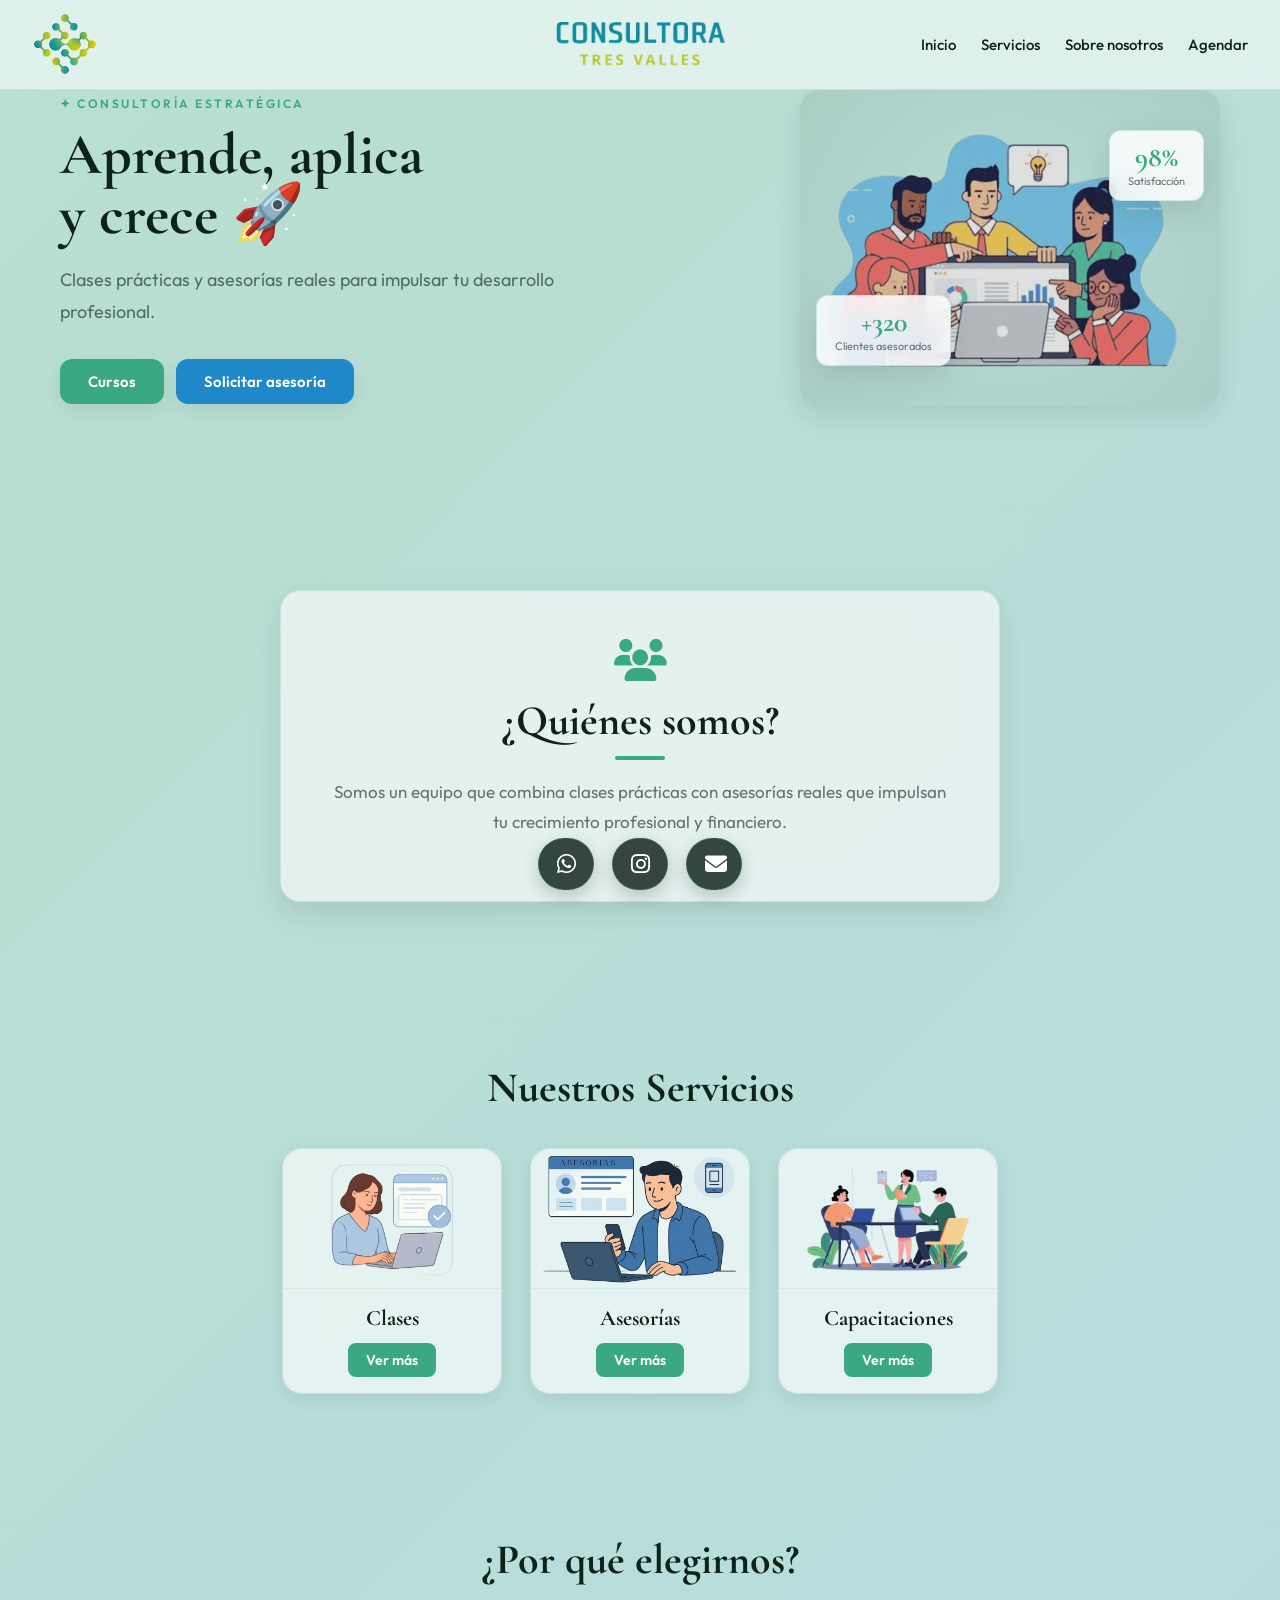
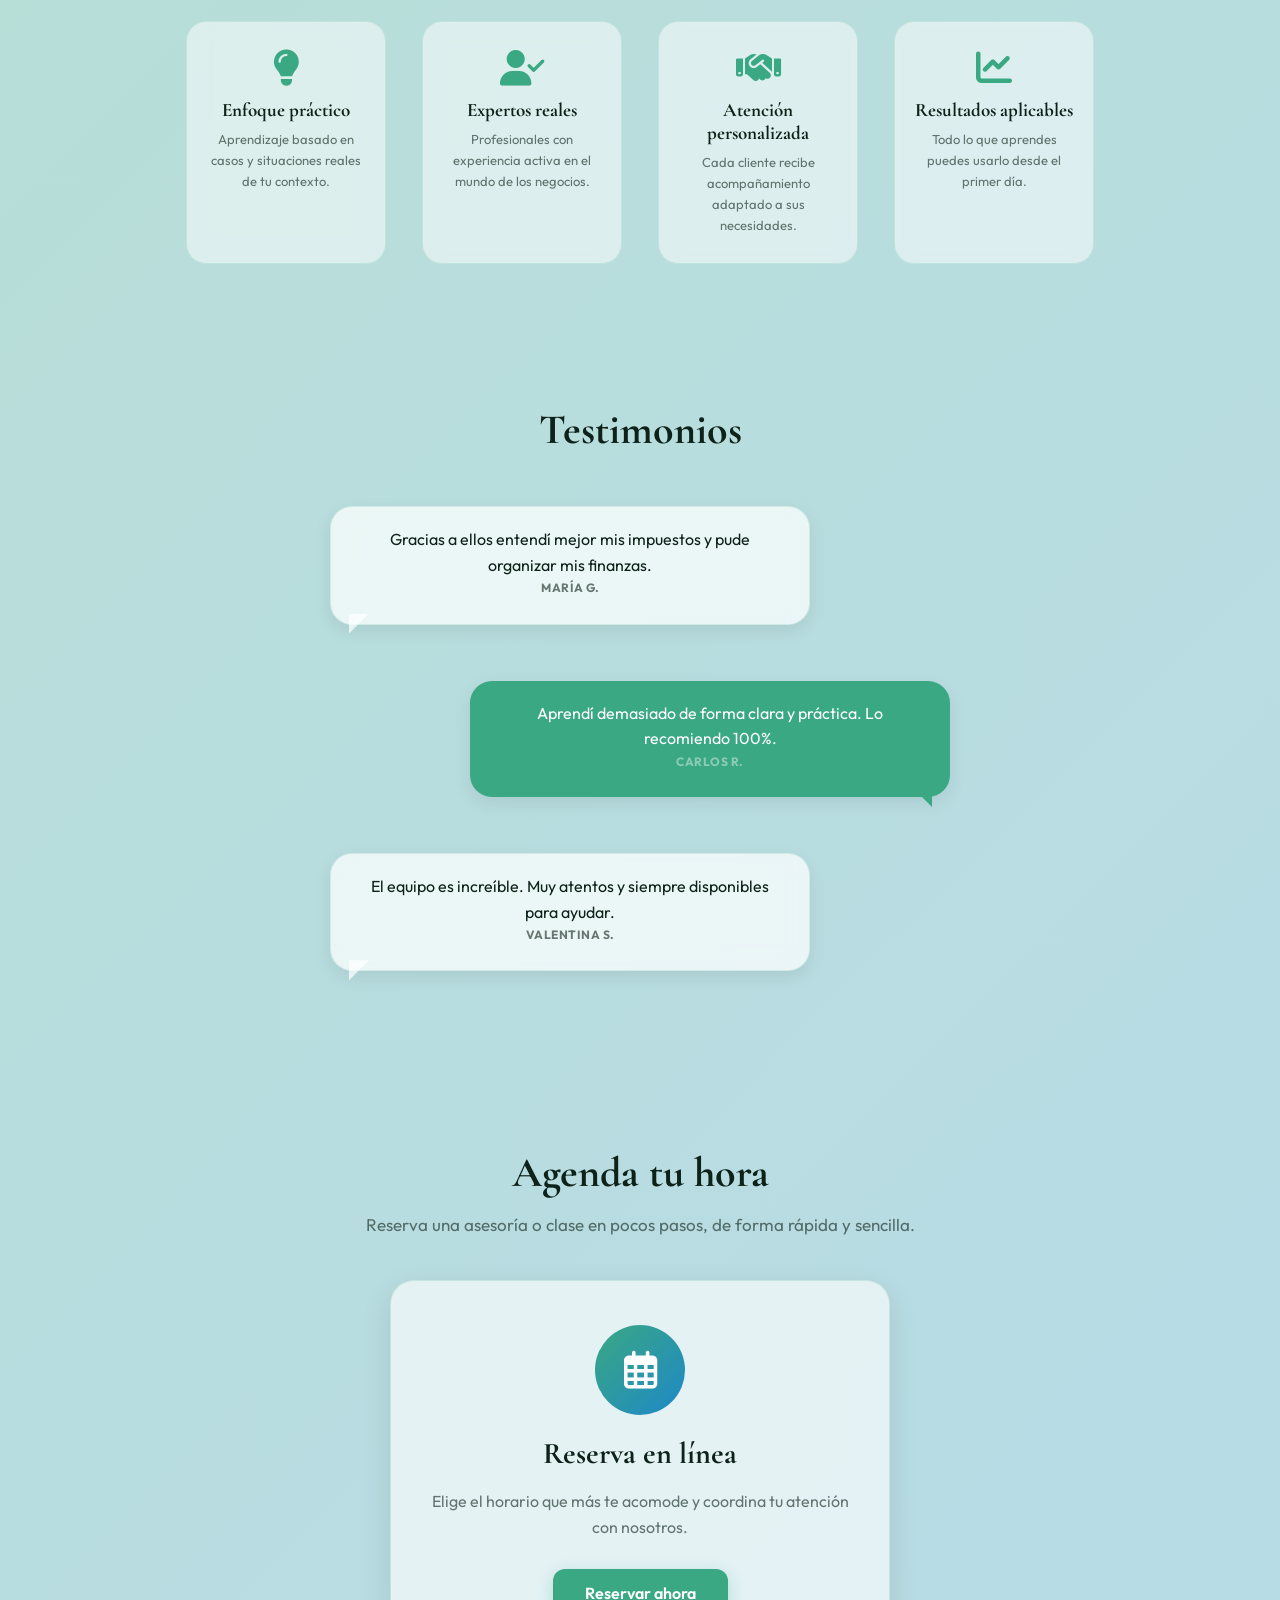
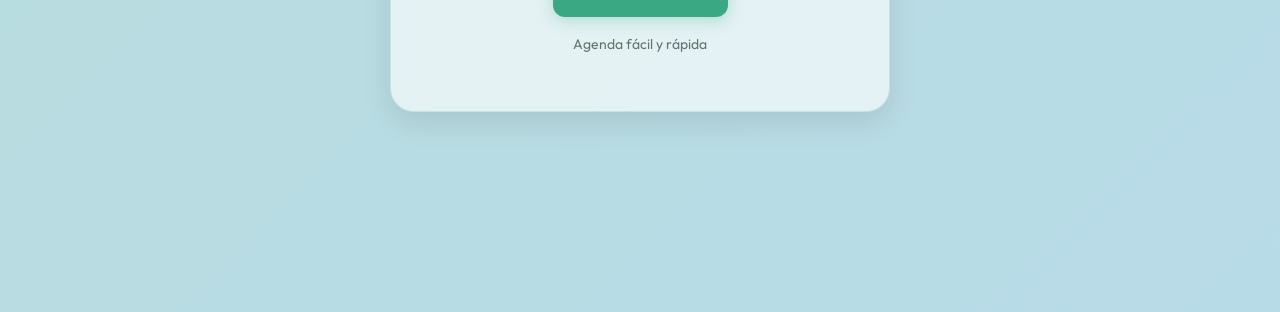
==== commit 9fbe5ca6: "refactorizacion integral de todos los archivos" ====
--- a/index.html
+++ b/index.html
@@ -4,209 +4,363 @@
   <meta charset="UTF-8">
   <meta name="viewport" content="width=device-width, initial-scale=1.0">
 
-  <!-- SEO -->
-  <meta name="description" content="Cursos, asesorías y capacitaciones profesionales. Clases prácticas para impulsar tu desarrollo profesional.">
-  <meta name="keywords" content="cursos, asesorias, capacitacion, consultoria, tres valles">
-
-  <!-- Open Graph completo -->
+  <!-- =============================================
+       SEO PRIMARIO
+       Descripción enfocada en beneficio real.
+       Keywords: mínimas y relevantes (no spam).
+  ============================================= -->
+  <meta name="description" content="Consultora Tres Valles — Cursos, asesorías y capacitaciones profesionales en Chile. Aprende y crece con expertos reales.">
+  <meta name="robots" content="index, follow">
+
+  <!-- =============================================
+       OPEN GRAPH
+       og:image debe apuntar a URL absoluta en
+       producción para que previews funcionen.
+  ============================================= -->
   <meta property="og:title" content="Consultora Tres Valles">
   <meta property="og:description" content="Clases prácticas y asesorías reales para impulsar tu desarrollo profesional.">
-  <meta property="og:image" content="assets/logo/Logo.png">
+  <meta property="og:image" content="https://consultoratresvalles.cl/assets/logo/Logo.png">
   <meta property="og:url" content="https://consultoratresvalles.cl">
   <meta property="og:type" content="website">
+  <meta property="og:locale" content="es_CL">
+
+  <!-- =============================================
+       TWITTER CARD (complementa OG)
+  ============================================= -->
+  <meta name="twitter:card" content="summary_large_image">
+  <meta name="twitter:title" content="Consultora Tres Valles">
+  <meta name="twitter:description" content="Clases prácticas y asesorías reales para impulsar tu desarrollo profesional.">
+  <meta name="twitter:image" content="https://consultoratresvalles.cl/assets/logo/Logo.png">
 
   <title>Consultora Tres Valles</title>
 
+  <!-- =============================================
+       FUENTES — preconnect primero para reducir
+       latencia de la conexión a Google Fonts.
+  ============================================= -->
+  <link rel="preconnect" href="https://fonts.googleapis.com">
+  <link rel="preconnect" href="https://fonts.gstatic.com" crossorigin>
+  <link
+    href="https://fonts.googleapis.com/css2?family=Cormorant+Garamond:ital,wght@0,600;0,700;1,600&family=Outfit:wght@400;500;600;700&display=swap"
+    rel="stylesheet">
+
+  <!-- Font Awesome — sin integridad (CDN cambia hashes); añadir SRI en producción -->
+  <link
+    rel="stylesheet"
+    href="https://cdnjs.cloudflare.com/ajax/libs/font-awesome/6.5.0/css/all.min.css"
+    crossorigin="anonymous">
+
   <link rel="stylesheet" href="style.css">
-  <link rel="stylesheet" href="https://cdnjs.cloudflare.com/ajax/libs/font-awesome/6.5.0/css/all.min.css">
-  <link href="https://fonts.googleapis.com/css2?family=Cormorant+Garamond:ital,wght@0,600;0,700;1,600&family=Outfit:wght@400;500;600;700&display=swap" rel="stylesheet">
 </head>
+
 <body>
 
-<header class="header">
-  <div class="logo">
-    <img src="assets/logo/Logo-Sin-Letras.png" alt="Logo Consultora Tres Valles" class="logo-icon">
-  </div>
-  <img src="assets/logo/Letras-Logo.png" alt="Consultora Tres Valles" class="logo-text">
-  
-  <button class="menu-toggle" aria-label="Abrir menú">
-    <i class="fa-solid fa-bars" aria-hidden="true"></i>
-  </button>
-
-  <nav class="nav" id="mainNav" aria-label="Navegación principal">
-    <a href="#inicio">Inicio</a>
-    <a href="#servicios">Servicios</a>
-    <a href="#sobre-nosotros">Sobre nosotros</a>
-    <a href="#agendar">Agendar</a>
-  </nav>
-</header>
-
-<main>
-
-  <!-- HERO -->
-  <section class="hero reveal reveal-zoom" id="inicio">
-    <div class="hero-text">
-      <p class="hero-eyebrow">✦ Consultoría Estratégica</p>
-      <h1>Aprende, aplica<br>y crece 🚀</h1>
-      <p class="hero-sub">
-        Clases prácticas y asesorías reales para impulsar tu desarrollo profesional.
+  <!-- =============================================
+       HEADER — role="banner" implícito en <header>
+       aria-label en nav para diferenciarlo si hay
+       más de un <nav> en la página.
+  ============================================= -->
+  <header class="header">
+
+    <!-- Ícono izquierda: alt descriptivo del logo -->
+    <div class="logo">
+      <img
+        src="assets/logo/Logo-Sin-Letras.png"
+        alt="Ícono de Consultora Tres Valles"
+        class="logo-icon"
+        width="65"
+        height="65">
+    </div>
+
+    <!-- Texto del logo centrado vía CSS absolute -->
+    <img
+      src="assets/logo/Letras-Logo.png"
+      alt="Consultora Tres Valles"
+      class="logo-text"
+      width="180"
+      height="45">
+
+    <!-- Botón hamburguesa: aria-expanded gestionado por JS -->
+    <button
+      class="menu-toggle"
+      aria-label="Abrir menú de navegación"
+      aria-expanded="false"
+      aria-controls="mainNav">
+      <i class="fa-solid fa-bars" aria-hidden="true"></i>
+    </button>
+
+    <!-- Nav principal -->
+    <nav class="nav" id="mainNav" aria-label="Navegación principal">
+      <a href="#inicio">Inicio</a>
+      <a href="#servicios">Servicios</a>
+      <a href="#sobre-nosotros">Sobre nosotros</a>
+      <a href="#agendar">Agendar</a>
+    </nav>
+
+  </header>
+
+  <main>
+
+    <!-- =============================================
+         HERO
+         - h1 único en la página
+         - stat-cards con role="img" + aria-label
+           para que lectores de pantalla las anuncien
+           como una unidad de información
+    ============================================= -->
+    <section class="hero reveal reveal-zoom" id="inicio" aria-labelledby="hero-heading">
+      <div class="hero-text">
+        <p class="hero-eyebrow" aria-hidden="true">✦ Consultoría Estratégica</p>
+        <h1 id="hero-heading">Aprende, aplica<br>y crece 🚀</h1>
+        <p class="hero-sub">
+          Clases prácticas y asesorías reales para impulsar tu desarrollo profesional.
+        </p>
+        <div class="buttons">
+          <a href="#servicios" class="btn green">Cursos</a>
+          <a href="#agendar" class="btn blue">Solicitar asesoría</a>
+        </div>
+      </div>
+
+      <div class="hero-img">
+        <div class="hero-img-wrapper">
+          <!--
+            Sin loading="lazy": imagen above-the-fold,
+            debe cargar inmediatamente (LCP).
+            fetchpriority="high" sugiere al navegador
+            que la priorice en el orden de carga.
+          -->
+          <img
+            src="assets/images/Hero.png"
+            alt="Equipo de Consultora Tres Valles en sesión de trabajo"
+            class="hero-img-real"
+            width="420"
+            height="420"
+            fetchpriority="high">
+
+          <!-- Tarjeta stat 1 — accesible como figura -->
+          <figure
+            class="hero-stat-card"
+            aria-label="Más de 320 clientes asesorados">
+            <span class="hero-stat-num" aria-hidden="true">+320</span>
+            <figcaption class="hero-stat-label">Clientes asesorados</figcaption>
+          </figure>
+
+          <!-- Tarjeta stat 2 -->
+          <figure
+            class="hero-stat-card hero-stat-card--2"
+            aria-label="98% de satisfacción">
+            <span class="hero-stat-num" aria-hidden="true">98%</span>
+            <figcaption class="hero-stat-label">Satisfacción</figcaption>
+          </figure>
+        </div>
+      </div>
+    </section>
+
+    <!-- =============================================
+         QUIÉNES SOMOS
+         aria-labelledby vincula la sección a su h2
+    ============================================= -->
+    <section class="about reveal reveal-left" id="sobre-nosotros" aria-labelledby="about-heading">
+      <div class="about-box">
+        <i class="fa-solid fa-users about-icon" aria-hidden="true"></i>
+        <h2 id="about-heading">¿Quiénes somos?</h2>
+        <p>
+          Somos un equipo que combina clases prácticas con asesorías reales
+          que impulsan tu crecimiento profesional y financiero.
+        </p>
+      </div>
+    </section>
+
+    <!-- =============================================
+         SERVICIOS
+         Tarjetas con role semántico correcto:
+         <article> es apropiado para contenido
+         independiente y reutilizable.
+    ============================================= -->
+    <section class="services reveal reveal-up" id="servicios" aria-labelledby="services-heading">
+      <h2 id="services-heading">Nuestros Servicios</h2>
+      <div class="cards">
+
+        <article class="card">
+          <img
+            src="assets/images/Clases.png"
+            alt="Persona tomando clases prácticas"
+            loading="lazy"
+            width="220"
+            height="140">
+          <h3>Clases</h3>
+          <a href="detalle.html?tipo=cursos" class="service-btn">Ver más</a>
+        </article>
+
+        <article class="card">
+          <img
+            src="assets/images/Asesorias.png"
+            alt="Profesional brindando asesoría personalizada"
+            loading="lazy"
+            width="220"
+            height="140">
+          <h3>Asesorías</h3>
+          <a href="detalle.html?tipo=asesorias" class="service-btn">Ver más</a>
+        </article>
+
+        <article class="card">
+          <img
+            src="assets/images/Capacitacion.png"
+            alt="Equipo participando en capacitación grupal"
+            loading="lazy"
+            width="220"
+            height="140">
+          <h3>Capacitaciones</h3>
+          <a href="detalle.html?tipo=capacitaciones" class="service-btn">Ver más</a>
+        </article>
+
+      </div>
+    </section>
+
+    <!-- =============================================
+         BENEFICIOS
+         Los íconos de Font Awesome son decorativos
+         → aria-hidden="true" en todos.
+         Los <p> de título deberían ser <h3> para
+         mantener jerarquía semántica correcta.
+    ============================================= -->
+    <section class="benefits reveal reveal-right" aria-labelledby="benefits-heading">
+      <h2 id="benefits-heading">¿Por qué elegirnos?</h2>
+      <div class="benefits-container">
+
+        <div class="benefit">
+          <i class="fa-solid fa-lightbulb" aria-hidden="true"></i>
+          <h3 class="benefit-title">Enfoque práctico</h3>
+          <p class="benefit-desc">Aprendizaje basado en casos y situaciones reales de tu contexto.</p>
+        </div>
+
+        <div class="benefit">
+          <i class="fa-solid fa-user-check" aria-hidden="true"></i>
+          <h3 class="benefit-title">Expertos reales</h3>
+          <p class="benefit-desc">Profesionales con experiencia activa en el mundo de los negocios.</p>
+        </div>
+
+        <div class="benefit">
+          <i class="fa-solid fa-handshake" aria-hidden="true"></i>
+          <h3 class="benefit-title">Atención personalizada</h3>
+          <p class="benefit-desc">Cada cliente recibe acompañamiento adaptado a sus necesidades.</p>
+        </div>
+
+        <div class="benefit">
+          <i class="fa-solid fa-chart-line" aria-hidden="true"></i>
+          <h3 class="benefit-title">Resultados aplicables</h3>
+          <p class="benefit-desc">Todo lo que aprendes puedes usarlo desde el primer día.</p>
+        </div>
+
+      </div>
+    </section>
+
+    <!-- =============================================
+         TESTIMONIOS
+         <blockquote> es el elemento semántico
+         correcto para citas textuales.
+         <cite> identifica al autor.
+    ============================================= -->
+    <section class="testimonials reveal reveal-left" aria-labelledby="testimonials-heading">
+      <h2 id="testimonials-heading">Testimonios</h2>
+      <div class="chat-testimonials">
+
+        <figure class="chat-bubble left">
+          <blockquote>
+            <p>Gracias a ellos entendí mejor mis impuestos y pude organizar mis finanzas.</p>
+          </blockquote>
+          <figcaption class="bubble-author">María G.</figcaption>
+        </figure>
+
+        <figure class="chat-bubble right">
+          <blockquote>
+            <p>Aprendí demasiado de forma clara y práctica. Lo recomiendo 100%.</p>
+          </blockquote>
+          <figcaption class="bubble-author">Carlos R.</figcaption>
+        </figure>
+
+        <figure class="chat-bubble left">
+          <blockquote>
+            <p>El equipo es increíble. Muy atentos y siempre disponibles para ayudar.</p>
+          </blockquote>
+          <figcaption class="bubble-author">Valentina S.</figcaption>
+        </figure>
+
+      </div>
+    </section>
+
+    <!-- =============================================
+         AGENDA
+         El <a> externo a WhatsApp ya tiene
+         rel="noopener noreferrer" — correcto.
+    ============================================= -->
+    <section class="agenda reveal reveal-zoom" id="agendar" aria-labelledby="agenda-heading">
+      <h2 id="agenda-heading">Agenda tu hora</h2>
+      <p class="agenda-subtitle">
+        Reserva una asesoría o clase en pocos pasos, de forma rápida y sencilla.
       </p>
-      <div class="buttons">
-        <a href="#servicios" class="btn green">Cursos</a>
-        <a href="#agendar" class="btn blue">Solicitar asesoría</a>
-      </div>
-    </div>
-    <div class="hero-img">
-      <div class="hero-img-wrapper">
-        <!-- Sin lazy: imagen visible de inmediato al cargar -->
-        <img src="assets/images/Hero.png"
-          alt="Equipo de Consultora Tres Valles"
-          class="hero-img-real"
-          width="420"
-          height="420">
-        <div class="hero-stat-card">
-          <span class="hero-stat-num">+320</span>
-          <span class="hero-stat-label">Clientes asesorados</span>
-        </div>
-        <div class="hero-stat-card hero-stat-card--2">
-          <span class="hero-stat-num">98%</span>
-          <span class="hero-stat-label">Satisfacción</span>
-        </div>
-      </div>
-    </div>
-  </section>
-
-  <!-- QUIENES SOMOS -->
-  <section class="about reveal reveal-left" id="sobre-nosotros">
-    <div class="about-box">
-      <i class="fa-solid fa-users about-icon" aria-hidden="true"></i>
-      <h2>¿Quiénes somos?</h2>
-      <p>
-        Somos un equipo que combina clases prácticas con asesorías reales
-        que impulsan tu crecimiento profesional y financiero.
-      </p>
-    </div>
-  </section>
-
-  <!-- SERVICIOS -->
-  <section class="services reveal reveal-up" id="servicios">
-    <h2>Nuestros Servicios</h2>
-    <div class="cards">
-      <div class="card">
-        <img src="assets/images/Clases.png"
-          alt="Clases prácticas"
-          loading="lazy"
-          width="220"
-          height="140">
-        <h3>Clases</h3>
-        <a href="detalle.html?tipo=cursos" class="service-btn">Ver más</a>
-      </div>
-      <div class="card">
-        <img src="assets/images/Asesorias.png"
-          alt="Asesorías personalizadas"
-          loading="lazy"
-          width="220"
-          height="140">
-        <h3>Asesorías</h3>
-        <a href="detalle.html?tipo=asesorias" class="service-btn">Ver más</a>
-      </div>
-      <div class="card">
-        <img src="assets/images/Capacitacion.png"
-          alt="Capacitaciones para equipos"
-          loading="lazy"
-          width="220"
-          height="140">
-        <h3>Capacitaciones</h3>
-        <a href="detalle.html?tipo=capacitaciones" class="service-btn">Ver más</a>
-      </div>
-    </div>
-  </section>
-
-  <!-- BENEFICIOS -->
-  <section class="benefits reveal reveal-right">
-    <h2>¿Por qué elegirnos?</h2>
-    <div class="benefits-container">
-      <div class="benefit">
-        <i class="fa-solid fa-lightbulb" aria-hidden="true"></i>
-        <p class="benefit-title">Enfoque práctico</p>
-        <p class="benefit-desc">Aprendizaje basado en casos y situaciones reales de tu contexto.</p>
-      </div>
-      <div class="benefit">
-        <i class="fa-solid fa-user-check" aria-hidden="true"></i>
-        <p class="benefit-title">Expertos reales</p>
-        <p class="benefit-desc">Profesionales con experiencia activa en el mundo de los negocios.</p>
-      </div>
-      <div class="benefit">
-        <i class="fa-solid fa-handshake" aria-hidden="true"></i>
-        <p class="benefit-title">Atención personalizada</p>
-        <p class="benefit-desc">Cada cliente recibe acompañamiento adaptado a sus necesidades.</p>
-      </div>
-      <div class="benefit">
-        <i class="fa-solid fa-chart-line" aria-hidden="true"></i>
-        <p class="benefit-title">Resultados aplicables</p>
-        <p class="benefit-desc">Todo lo que aprendes puedes usarlo desde el primer día.</p>
-      </div>
-    </div>
-  </section>
-
-  <!-- TESTIMONIOS -->
-  <section class="testimonials reveal reveal-left">
-    <h2>Testimonios</h2>
-    <div class="chat-testimonials">
-      <div class="chat-bubble left">
-        <p class="bubble-author">María G.</p>
-        "Gracias a ellos entendí mejor mis impuestos y pude organizar mis finanzas."
-      </div>
-      <div class="chat-bubble right">
-        <p class="bubble-author">Carlos R.</p>
-        "Aprendí demasiado de forma clara y práctica. Lo recomiendo 100%."
-      </div>
-      <div class="chat-bubble left">
-        <p class="bubble-author">Valentina S.</p>
-        "El equipo es increíble. Muy atentos y siempre disponibles para ayudar."
-      </div>
-    </div>
-  </section>
-
-  <!-- AGENDA -->
-  <section class="agenda reveal reveal-zoom" id="agendar">
-    <h2>Agenda tu hora</h2>
-    <p class="agenda-subtitle">
-      Reserva una asesoría o clase en pocos pasos, de forma rápida y sencilla.
-    </p>
-    <div class="agenda-card">
-      <div class="agenda-icon">
-        <i class="fa-regular fa-calendar-days" aria-hidden="true"></i>
-      </div>
-      <h3>Reserva en línea</h3>
-      <p class="agenda-text">
-        Elige el horario que más te acomode y coordina tu atención con nosotros.
-      </p>
-      <a href="https://wa.me/56971486076" target="_blank" rel="noopener noreferrer" class="agenda-btn">
-        Reservar ahora
-      </a>
-      <p class="agenda-note">Agenda fácil y rápida</p>
-    </div>
-  </section>
-
-</main>
-
-<!-- FOOTER -->
-<footer class="footer-fixed">
-  <a href="https://wa.me/56971486076" target="_blank" rel="noopener noreferrer" class="social social-wsp" aria-label="WhatsApp">
-    <i class="fa-brands fa-whatsapp" aria-hidden="true"></i>
-    <span>+56 9 7148 6076</span>
-  </a>
-  <a href="https://instagram.com/consultoratresvalles" target="_blank" rel="noopener noreferrer" class="social social-ig" aria-label="Instagram">
-    <i class="fa-brands fa-instagram" aria-hidden="true"></i>
-    <span>@consultoratresvalles</span>
-  </a>
-  <a href="mailto:3valles.consultora@gmail.com" class="social social-gmail" aria-label="Email">
-    <i class="fa-solid fa-envelope" aria-hidden="true"></i>
-    <span>3valles.consultora@gmail.com</span>
-  </a>
-</footer>
-
-<script src="script.js"></script>
+      <div class="agenda-card">
+        <div class="agenda-icon" aria-hidden="true">
+          <i class="fa-regular fa-calendar-days"></i>
+        </div>
+        <h3>Reserva en línea</h3>
+        <p class="agenda-text">
+          Elige el horario que más te acomode y coordina tu atención con nosotros.
+        </p>
+        <a
+          href="https://wa.me/56971486076"
+          target="_blank"
+          rel="noopener noreferrer"
+          class="agenda-btn"
+          aria-label="Reservar hora por WhatsApp (abre en nueva pestaña)">
+          Reservar ahora
+        </a>
+        <p class="agenda-note">Agenda fácil y rápida</p>
+      </div>
+    </section>
+
+  </main>
+
+  <!-- =============================================
+       FOOTER FIJO — role="contentinfo" implícito
+       en <footer> al ser hijo de <body>.
+       Los aria-label de cada botón social son
+       descriptivos: nombre + acción + destino.
+  ============================================= -->
+  <footer class="footer-fixed" role="contentinfo">
+
+    <a
+      href="https://wa.me/56971486076"
+      target="_blank"
+      rel="noopener noreferrer"
+      class="social social-wsp"
+      aria-label="Contáctanos por WhatsApp: +56 9 7148 6076 (abre en nueva pestaña)">
+      <i class="fa-brands fa-whatsapp" aria-hidden="true"></i>
+      <span>+56 9 7148 6076</span>
+    </a>
+
+    <a
+      href="https://instagram.com/consultoratresvalles"
+      target="_blank"
+      rel="noopener noreferrer"
+      class="social social-ig"
+      aria-label="Síguenos en Instagram: @consultoratresvalles (abre en nueva pestaña)">
+      <i class="fa-brands fa-instagram" aria-hidden="true"></i>
+      <span>@consultoratresvalles</span>
+    </a>
+
+    <a
+      href="mailto:3valles.consultora@gmail.com"
+      class="social social-gmail"
+      aria-label="Envíanos un correo a 3valles.consultora@gmail.com">
+      <i class="fa-solid fa-envelope" aria-hidden="true"></i>
+      <span>3valles.consultora@gmail.com</span>
+    </a>
+
+  </footer>
+
+  <!-- script al final del body: bloqueo de render nulo -->
+  <script src="script.js"></script>
+
 </body>
 </html>
--- a/style.css
+++ b/style.css
@@ -1,167 +1,223 @@
-/* =========================
-   SCROLL SUAVE
-========================= */
+/* ============================================================
+   style.css — Consultora Tres Valles
+   Estilos principales del index.html.
+
+   ÍNDICE
+   1.  Variables
+   2.  Keyframes
+   3.  Reset y base
+   4.  Tipografía global
+   5.  Scroll reveal
+   6.  Scroll margins
+   7.  Header
+   8.  Botón hamburguesa
+   9.  Logo
+   10. Nav
+   11. Hero — layout y texto
+   12. Hero — imagen y stat-cards
+   13. Sección "Quiénes somos"
+   14. Secciones generales
+   15. Servicios — cards
+   16. Beneficios
+   17. Testimonios
+   18. Agenda
+   19. Footer fijo y botones sociales
+   20. Scrollbar
+   21. Focus visible (accesibilidad de teclado)
+   22. Modo oscuro (prefers-color-scheme)
+   23. Responsive — tablet  (≤ 992px)
+   24. Responsive — móvil   (≤ 768px)
+   25. Responsive — móvil S (≤ 480px)
+============================================================ */
+
+
+/* ============================================================
+   1. VARIABLES
+============================================================ */
+:root {
+  --primary:       #3aa882;
+  --primary-dark:  #2a8a68;
+
+  --secondary:      #1e88c8;
+  --secondary-dark: #1568a0;
+
+  --bg:     #d6eee5;
+  --bg-soft: #cce8f0;
+
+  --text:      #0d2218;
+  --text-soft: rgba(13, 34, 24, 0.6);
+
+  --white: #ffffff;
+
+  --radius-sm: 8px;
+  --radius-md: 12px;
+  --radius-lg: 20px;
+  --radius-xl: 24px;
+
+  --shadow-soft:   0 6px 18px rgba(0, 0, 0, 0.08);
+  --shadow-md:     0 10px 30px rgba(0, 0, 0, 0.1);
+  --shadow-strong: 0 16px 40px rgba(0, 0, 0, 0.14);
+
+  --transition: all 0.3s ease;
+}
+
+
+/* ============================================================
+   2. KEYFRAMES
+============================================================ */
+@keyframes gradientShift {
+  0%   { background-position: 0%   50%; }
+  50%  { background-position: 100% 50%; }
+  100% { background-position: 0%   50%; }
+}
+
+@keyframes floatCard {
+  0%, 100% { transform: translateY(0); }
+  50%       { transform: translateY(-8px); }
+}
+
+
+/* ============================================================
+   3. RESET Y BASE
+   max-width:100% en * cubre todos los elementos hijos,
+   por lo que no hace falta repetirlo en html, body,
+   section, .hero, etc. Se eliminan las repeticiones.
+============================================================ */
+*,
+*::before,
+*::after {
+  box-sizing: border-box;
+  max-width: 100%;
+}
+
 html {
   scroll-behavior: smooth;
   overflow-x: hidden;
   width: 100%;
-  max-width: 100%;
-}
-
-* {
-  box-sizing: border-box;
-  max-width: 100%;
-}
- 
-/* =========================
-   VARIABLES
-========================= */
-:root {
-  --primary: #3aa882;
-  --primary-dark: #2a8a68;
- 
-  --secondary: #1e88c8;
-  --secondary-dark: #1568a0;
- 
-  --bg: #d6eee5;
-  --bg-soft: #cce8f0;
- 
-  --text: #0d2218;
-  --text-soft: rgba(13,34,24,0.6);
- 
-  --white: #ffffff;
- 
-  --radius-sm: 8px;
-  --radius-md: 12px;
-  --radius-lg: 20px;
-  --radius-xl: 24px;
- 
-  --shadow-soft: 0 6px 18px rgba(0,0,0,.08);
-  --shadow-md: 0 10px 30px rgba(0,0,0,.1);
-  --shadow-strong: 0 16px 40px rgba(0,0,0,.14);
- 
-  --transition: all .3s ease;
-}
- 
-/* =========================
-   GRADIENTE ANIMADO
-========================= */
-@keyframes gradientShift {
-  0%   { background-position: 0% 50%; }
-  50%  { background-position: 100% 50%; }
-  100% { background-position: 0% 50%; }
-}
- 
-/* =========================
-   BASE GENERAL
-========================= */
+}
+
 body {
-  font-family: 'Outfit', Arial, sans-serif;
   margin: 0;
   padding: 0;
   padding-bottom: 110px;
+  font-family: 'Outfit', Arial, sans-serif;
   background: linear-gradient(135deg, #b8dfd0, #b8daf0, #c5e8d8, #aed4ec);
   background-size: 400% 400%;
   animation: gradientShift 10s ease infinite;
   color: var(--text);
   overflow-x: hidden;
   width: 100%;
-  max-width: 100%;
-} 
- 
-h1, h2, h3 {
-  margin-top: 0;
-  font-family: 'Cormorant Garamond', Georgia, serif;
-}
- 
-h2 {
-  font-size: 42px;
-  color: var(--text);
-}
- 
-h3 {
-  font-size: 22px;
-  color: var(--text);
-}
- 
+}
+
 img {
   user-select: none;
   max-width: 100%;
   height: auto;
   display: block;
 }
- 
-/* =========================
-   REVEAL AL HACER SCROLL
-========================= */
+
+
+/* ============================================================
+   4. TIPOGRAFÍA GLOBAL
+============================================================ */
+h1, h2, h3 {
+  margin-top: 0;
+  font-family: 'Cormorant Garamond', Georgia, serif;
+}
+
+h2 {
+  font-size: 42px;
+  color: var(--text);
+}
+
+h3 {
+  font-size: 22px;
+  color: var(--text);
+}
+
+
+/* ============================================================
+   5. SCROLL REVEAL
+   Las clases .reveal-* definen el estado inicial (oculto).
+   El JS añade .active para transicionar al estado final.
+============================================================ */
 .reveal {
   opacity: 0;
   transition: opacity 0.8s ease, transform 0.8s ease;
 }
- 
+
 .reveal.active { opacity: 1; }
- 
-.reveal-up { transform: translateY(40px); }
-.reveal-up.active { transform: translateY(0); }
- 
-.reveal-left { transform: translateX(-60px); }
-.reveal-left.active { transform: translateX(0); }
- 
-.reveal-right { transform: translateX(60px); }
-.reveal-right.active { transform: translateX(0); }
- 
-.reveal-zoom { transform: scale(0.92); }
-.reveal-zoom.active { transform: scale(1); }
- 
-section { 
+
+.reveal-up            { transform: translateY(40px); }
+.reveal-up.active     { transform: translateY(0); }
+
+.reveal-left          { transform: translateX(-60px); }
+.reveal-left.active   { transform: translateX(0); }
+
+.reveal-right         { transform: translateX(60px); }
+.reveal-right.active  { transform: translateX(0); }
+
+.reveal-zoom          { transform: scale(0.92); }
+.reveal-zoom.active   { transform: scale(1); }
+
+
+/* ============================================================
+   6. SCROLL MARGINS
+   Compensan la altura del header fijo al navegar
+   por anclas internas. Valores ajustados por sección.
+============================================================ */
+section {
   scroll-margin-top: 90px;
-  width: 100%;
-  max-width: 100%;
-}
-#inicio { scroll-margin-top: 120px; }
-#agendar { scroll-margin-top: 10px; }
+  /*
+   * width/max-width/box-sizing se omiten aquí:
+   * ya los cubre el reset * del bloque 3.
+   */
+}
+
+#inicio   { scroll-margin-top: 120px; }
 #servicios { scroll-margin-top: 45px; }
- 
-/* =========================
-   HEADER
-========================= */
-/* Busca esto en tu style.css y reemplázalo completo */
+#agendar  { scroll-margin-top: 10px; }
+
+
+/* ============================================================
+   7. HEADER
+============================================================ */
 .header {
   display: flex;
   justify-content: space-between;
   align-items: center;
   padding: 12px 32px;
-  background: rgba(255,255,255,0.55);
-  
-  /* ESTA ES LA MAGIA: Cambiamos sticky por fixed */
   position: fixed;
   top: 0;
   left: 0;
-  
+  width: 100%;
   z-index: 1000;
+  background: rgba(255, 255, 255, 0.55);
   backdrop-filter: blur(14px);
-  border-bottom: 1px solid rgba(58,168,130,0.15);
+  -webkit-backdrop-filter: blur(14px); /* Safari */
+  border-bottom: 1px solid rgba(58, 168, 130, 0.15);
   transition: var(--transition);
-  width: 100%;
-  max-width: 100%;
-}
- 
+}
+
 .header.scrolled {
-  background: rgba(255,255,255,0.82);
+  background: rgba(255, 255, 255, 0.82);
   box-shadow: var(--shadow-soft);
 }
 
-/* =========================
-   BOTÓN HAMBURGUESA (Oculto en PC)
-========================= */
+
+/* ============================================================
+   8. BOTÓN HAMBURGUESA
+   Oculto en desktop, visible en móvil (≤ 768px).
+   El JS gestiona aria-expanded y el cambio de ícono.
+============================================================ */
 .menu-toggle {
-  display: none; /* Se oculta en PC */
+  display: none;
   background: transparent;
   border: none;
   font-size: 28px;
   color: var(--text);
   cursor: pointer;
-  z-index: 2000; /* Siempre por encima del menú abierto */
+  z-index: 2000; /* Siempre por encima del menú fullscreen */
   padding: 5px;
   transition: var(--transition);
 }
@@ -170,9 +226,17 @@
   color: var(--primary);
 }
 
-/* =========================
-   LOGO DIVIDIDO
-========================= */
+.menu-toggle:focus-visible {
+  outline: 2px solid var(--primary);
+  outline-offset: 3px;
+  border-radius: 4px;
+}
+
+
+/* ============================================================
+   9. LOGO DIVIDIDO
+   Ícono a la izquierda, texto centrado vía absolute.
+============================================================ */
 .logo {
   display: flex;
   align-items: center;
@@ -190,13 +254,20 @@
   height: 45px;
   width: auto;
 }
- 
+
+
+/* ============================================================
+   10. NAV
+   Desktop: flex horizontal en el header.
+   Móvil: fullscreen overlay con entrada desde arriba.
+   La transición es gestionada por el JS (clase .active).
+============================================================ */
 .nav {
   display: flex;
   gap: 25px;
   align-items: center;
 }
- 
+
 .nav a {
   text-decoration: none;
   color: var(--text);
@@ -205,14 +276,15 @@
   font-family: 'Outfit', Arial, sans-serif;
   transition: color 0.3s ease;
 }
- 
+
 .nav a:hover {
   color: var(--primary);
 }
- 
-/* =========================
-   HERO
-========================= */
+
+
+/* ============================================================
+   11. HERO — LAYOUT Y TEXTO
+============================================================ */
 .hero {
   display: flex;
   justify-content: space-between;
@@ -220,11 +292,8 @@
   gap: 60px;
   padding: 90px 60px;
   background: transparent;
-  width: 100%;
-  max-width: 100%;
-  box-sizing: border-box;
-}
- 
+}
+
 .hero-eyebrow {
   font-family: 'Outfit', Arial, sans-serif;
   font-size: 12px;
@@ -234,12 +303,12 @@
   color: var(--primary);
   margin: 0 0 14px;
 }
- 
+
 .hero-text {
   max-width: 560px;
   text-align: left;
 }
- 
+
 .hero-text h1 {
   font-size: 58px;
   margin-bottom: 16px;
@@ -247,7 +316,7 @@
   color: var(--text);
   font-weight: 700;
 }
- 
+
 .hero-sub {
   font-family: 'Outfit', Arial, sans-serif;
   font-size: 18px;
@@ -255,13 +324,13 @@
   margin-bottom: 32px;
   line-height: 1.75;
 }
- 
+
 .buttons {
   display: flex;
   gap: 12px;
   flex-wrap: wrap;
 }
- 
+
 .btn {
   display: inline-block;
   padding: 13px 28px;
@@ -276,26 +345,39 @@
   transition: var(--transition);
   box-shadow: var(--shadow-soft);
 }
- 
+
 .green { background: var(--primary); }
 .blue  { background: var(--secondary); }
- 
+
 .btn:hover {
   transform: translateY(-3px) scale(1.02);
   box-shadow: var(--shadow-md);
   filter: brightness(1.06);
 }
- 
-/* IMAGEN HERO con tarjetas de stat */
+
+
+/* ============================================================
+   12. HERO — IMAGEN Y STAT-CARDS
+============================================================ */
 .hero-img {
   flex-shrink: 0;
 }
- 
+
 .hero-img-wrapper {
   position: relative;
   display: inline-block;
 }
- 
+
+/** Viñeta sutil sobre la imagen */
+.hero-img-wrapper::before {
+  content: "";
+  position: absolute;
+  inset: 0;
+  background: radial-gradient(circle at center, transparent 0%, rgba(0, 0, 0, 0.08) 100%);
+  border-radius: var(--radius-lg);
+  pointer-events: none;
+}
+
 .hero-img-real {
   width: 420px;
   max-width: 100%;
@@ -306,26 +388,18 @@
   display: block;
   height: auto;
 }
- 
+
 .hero-img-real:hover {
   transform: scale(1.02);
 }
 
-.hero-img-wrapper::before {
-  content: "";
-  position: absolute;
-  inset: 0;
-  background: radial-gradient(circle at center, transparent 0%, rgba(0,0,0,0.08) 100%);
-  border-radius: var(--radius-lg);
-  pointer-events: none;
-}
- 
-/* Tarjetas flotantes de stats */
+/** Tarjetas flotantes de estadísticas */
 .hero-stat-card {
   position: absolute;
-  background: rgba(255,255,255,0.85);
+  background: rgba(255, 255, 255, 0.85);
   backdrop-filter: blur(12px);
-  border: 1px solid rgba(58,168,130,0.2);
+  -webkit-backdrop-filter: blur(12px); /* Safari */
+  border: 1px solid rgba(58, 168, 130, 0.2);
   border-radius: var(--radius-md);
   padding: 12px 18px;
   display: flex;
@@ -334,27 +408,24 @@
   box-shadow: var(--shadow-md);
   animation: floatCard 4s ease-in-out infinite;
 }
- 
+
 .hero-stat-card--2 {
   animation-delay: 2s;
   animation-direction: alternate-reverse;
 }
- 
-@keyframes floatCard {
-  0%, 100% { transform: translateY(0); }
-  50%       { transform: translateY(-8px); }
-}
- 
+
+/** Posición tarjeta 1: abajo-izquierda */
 .hero-stat-card:first-of-type {
   bottom: 24px;
   left: -24px;
 }
- 
+
+/** Posición tarjeta 2: arriba-derecha */
 .hero-stat-card--2 {
   top: 24px;
   right: -24px;
 }
- 
+
 .hero-stat-num {
   font-family: 'Cormorant Garamond', Georgia, serif;
   font-size: 28px;
@@ -362,7 +433,7 @@
   color: var(--primary);
   line-height: 1;
 }
- 
+
 .hero-stat-label {
   font-family: 'Outfit', Arial, sans-serif;
   font-size: 11px;
@@ -370,49 +441,49 @@
   margin-top: 3px;
   white-space: nowrap;
 }
- 
-/* =========================
-   QUIÉNES SOMOS
-========================= */
+
+
+/* ============================================================
+   13. QUIÉNES SOMOS
+============================================================ */
 .about {
   padding: 90px 20px;
   background: transparent;
   display: flex;
   justify-content: center;
-  width: 100%;
-  max-width: 100%;
-  box-sizing: border-box;
-}
- 
+}
+
 .about-box {
   max-width: 720px;
-  background: rgba(255,255,255,0.6);
+  background: rgba(255, 255, 255, 0.6);
   backdrop-filter: blur(16px);
-  border: 1px solid rgba(58,168,130,0.2);
+  -webkit-backdrop-filter: blur(16px); /* Safari */
+  border: 1px solid rgba(58, 168, 130, 0.2);
   padding: 48px;
   border-radius: var(--radius-lg);
   text-align: center;
   box-shadow: var(--shadow-md);
   transition: var(--transition);
 }
- 
+
 .about-box:hover {
   transform: translateY(-4px);
   box-shadow: var(--shadow-strong);
 }
- 
+
 .about-icon {
   font-size: 42px;
   color: var(--primary);
   margin-bottom: 14px;
 }
- 
+
 .about-box h2 {
   font-size: 42px;
   margin-bottom: 15px;
   color: var(--text);
 }
- 
+
+/** Línea decorativa bajo el h2 */
 .about-box h2::after {
   content: "";
   display: block;
@@ -422,42 +493,44 @@
   margin: 10px auto 0;
   border-radius: 2px;
 }
- 
+
 .about-box p {
   font-family: 'Outfit', Arial, sans-serif;
   font-size: 17px;
   color: var(--text-soft);
   line-height: 1.75;
 }
- 
-/* =========================
-   SECCIONES GENERALES
-========================= */
+
+
+/* ============================================================
+   14. SECCIONES GENERALES
+   Padding y alineación base para todas las secciones.
+   Las secciones específicas pueden sobreescribirlos
+   sin necesidad de !important gracias a la especificidad
+   del selector de clase (.hero, .about, etc.).
+============================================================ */
 section {
   padding: 70px 20px;
   text-align: center;
-  width: 100%;
-  max-width: 100%;
-  box-sizing: border-box;
-}
- 
-/* =========================
-   SERVICIOS — CARDS
-========================= */
+}
+
+
+/* ============================================================
+   15. SERVICIOS — CARDS
+============================================================ */
 .cards {
   display: flex;
   justify-content: center;
   gap: 28px;
   flex-wrap: wrap;
   margin-top: 32px;
-  width: 100%;
-  max-width: 100%;
-}
- 
+}
+
 .card {
-  background: rgba(255,255,255,0.62);
+  background: rgba(255, 255, 255, 0.62);
   backdrop-filter: blur(14px);
-  border: 1px solid rgba(58,168,130,0.18);
+  -webkit-backdrop-filter: blur(14px); /* Safari */
+  border: 1px solid rgba(58, 168, 130, 0.18);
   border-radius: var(--radius-lg);
   overflow: hidden;
   width: 220px;
@@ -465,28 +538,28 @@
   transition: var(--transition);
   box-shadow: var(--shadow-soft);
 }
- 
+
 .card img {
   width: 100%;
   height: 140px;
   object-fit: cover;
-  border-bottom: 1px solid rgba(58,168,130,0.1);
+  border-bottom: 1px solid rgba(58, 168, 130, 0.1);
   display: block;
 }
- 
+
 .card h3 {
   margin: 16px 0 12px;
   color: var(--text);
   font-size: 22px;
 }
- 
+
 .card:hover {
   transform: translateY(-8px) scale(1.02);
   box-shadow: var(--shadow-strong);
-  border-color: rgba(58,168,130,0.4);
-  background: rgba(255,255,255,0.82);
-}
- 
+  border-color: rgba(58, 168, 130, 0.4);
+  background: rgba(255, 255, 255, 0.82);
+}
+
 .service-btn {
   display: inline-block;
   margin-bottom: 16px;
@@ -500,43 +573,43 @@
   font-size: 14px;
   transition: var(--transition);
 }
- 
+
 .service-btn:hover {
   background: var(--primary-dark);
   transform: translateY(-2px);
 }
- 
-/* =========================
-   BENEFICIOS
-========================= */
+
+
+/* ============================================================
+   16. BENEFICIOS
+============================================================ */
 .benefits-container {
   display: flex;
   justify-content: center;
   gap: 36px;
   margin-top: 36px;
   flex-wrap: wrap;
-  width: 100%;
-  max-width: 100%;
-}
- 
+}
+
 .benefit {
   text-align: center;
   width: 200px;
-  background: rgba(255,255,255,0.5);
+  background: rgba(255, 255, 255, 0.5);
   backdrop-filter: blur(10px);
-  border: 1px solid rgba(58,168,130,0.15);
+  -webkit-backdrop-filter: blur(10px); /* Safari */
+  border: 1px solid rgba(58, 168, 130, 0.15);
   border-radius: var(--radius-lg);
   padding: 28px 20px;
   transition: var(--transition);
 }
- 
+
 .benefit:hover {
   transform: translateY(-6px);
   box-shadow: var(--shadow-md);
-  background: rgba(255,255,255,0.72);
-  border-color: rgba(58,168,130,0.35);
-}
- 
+  background: rgba(255, 255, 255, 0.72);
+  border-color: rgba(58, 168, 130, 0.35);
+}
+
 .benefit i {
   font-size: 36px;
   margin-bottom: 12px;
@@ -544,12 +617,12 @@
   display: block;
   transition: transform 0.3s ease, color 0.3s ease;
 }
- 
+
 .benefit:hover i {
   transform: scale(1.18);
   color: var(--primary-dark);
 }
- 
+
 .benefit-title {
   font-family: 'Cormorant Garamond', Georgia, serif;
   font-size: 19px;
@@ -557,7 +630,7 @@
   color: var(--text);
   margin: 0 0 8px;
 }
- 
+
 .benefit-desc {
   font-family: 'Outfit', Arial, sans-serif;
   font-size: 13px;
@@ -565,18 +638,19 @@
   line-height: 1.6;
   margin: 0;
 }
- 
-/* =========================
-   TESTIMONIOS
-========================= */
+
+
+/* ============================================================
+   17. TESTIMONIOS
+   .chat-bubble usa <figure>+<blockquote>+<figcaption>
+   en el HTML refactorizado, pero los estilos son
+   compatible con la estructura anterior también.
+============================================================ */
 .testimonials {
   padding: 70px 20px;
   text-align: center;
-  width: 100%;
-  max-width: 100%;
-  box-sizing: border-box;
-}
- 
+}
+
 .chat-testimonials {
   max-width: 700px;
   margin: 32px auto 0;
@@ -585,7 +659,7 @@
   gap: 24px;
   width: 100%;
 }
- 
+
 .chat-bubble {
   position: relative;
   max-width: 480px;
@@ -595,9 +669,8 @@
   line-height: 1.6;
   box-shadow: var(--shadow-soft);
   font-family: 'Outfit', Arial, sans-serif;
-  box-sizing: border-box;
-}
- 
+}
+
 .bubble-author {
   font-weight: 700;
   font-size: 12px;
@@ -606,15 +679,16 @@
   opacity: 0.6;
   text-transform: uppercase;
 }
- 
+
 .chat-bubble.left {
   align-self: flex-start;
-  background: rgba(255,255,255,0.72);
+  background: rgba(255, 255, 255, 0.72);
   backdrop-filter: blur(10px);
-  border: 1px solid rgba(58,168,130,0.15);
+  -webkit-backdrop-filter: blur(10px); /* Safari */
+  border: 1px solid rgba(58, 168, 130, 0.15);
   color: var(--text);
 }
- 
+
 .chat-bubble.left::after {
   content: "";
   position: absolute;
@@ -622,20 +696,20 @@
   bottom: -10px;
   width: 20px;
   height: 20px;
-  background: rgba(255,255,255,0.72);
+  background: rgba(255, 255, 255, 0.72);
   clip-path: polygon(0 0, 100% 0, 0 100%);
 }
- 
+
 .chat-bubble.right {
   align-self: flex-end;
   background: var(--primary);
   color: var(--white);
 }
- 
+
 .chat-bubble.right .bubble-author {
-  color: rgba(255,255,255,0.7);
-}
- 
+  color: rgba(255, 255, 255, 0.7);
+}
+
 .chat-bubble.right::after {
   content: "";
   position: absolute;
@@ -646,24 +720,33 @@
   background: var(--primary);
   clip-path: polygon(0 0, 100% 100%, 100% 0);
 }
- 
-/* =========================
-   AGENDA
-========================= */
+
+/* Resetea márgenes internos del <blockquote> generado
+   por la refactorización del HTML */
+.chat-bubble blockquote {
+  margin: 0;
+  padding: 0;
+}
+
+.chat-bubble blockquote p {
+  margin: 0;
+}
+
+
+/* ============================================================
+   18. AGENDA
+============================================================ */
 .agenda {
   padding: 90px 20px;
   text-align: center;
-  width: 100%;
-  max-width: 100%;
-  box-sizing: border-box;
-}
- 
+}
+
 .agenda h2 {
   font-size: 42px;
   margin-bottom: 12px;
   color: var(--text);
 }
- 
+
 .agenda-subtitle {
   font-family: 'Outfit', Arial, sans-serif;
   font-size: 17px;
@@ -672,26 +755,26 @@
   margin: 0 auto 40px;
   line-height: 1.75;
 }
- 
+
 .agenda-card {
   max-width: 500px;
   margin: 0 auto;
-  background: rgba(255,255,255,0.62);
+  background: rgba(255, 255, 255, 0.62);
   backdrop-filter: blur(16px);
-  border: 1px solid rgba(58,168,130,0.18);
+  -webkit-backdrop-filter: blur(16px); /* Safari */
+  border: 1px solid rgba(58, 168, 130, 0.18);
   border-radius: var(--radius-xl);
   padding: 44px 32px;
   box-shadow: var(--shadow-md);
   transition: var(--transition);
-  box-sizing: border-box;
-}
- 
+}
+
 .agenda-card:hover {
   transform: translateY(-6px);
   box-shadow: var(--shadow-strong);
-  background: rgba(255,255,255,0.78);
-}
- 
+  background: rgba(255, 255, 255, 0.78);
+}
+
 .agenda-icon {
   width: 90px;
   height: 90px;
@@ -702,18 +785,18 @@
   align-items: center;
   justify-content: center;
 }
- 
+
 .agenda-icon i {
   font-size: 38px;
   color: var(--white);
 }
- 
+
 .agenda-card h3 {
   font-size: 30px;
   margin-bottom: 12px;
   color: var(--text);
 }
- 
+
 .agenda-text {
   font-family: 'Outfit', Arial, sans-serif;
   font-size: 16px;
@@ -721,7 +804,7 @@
   line-height: 1.65;
   margin-bottom: 28px;
 }
- 
+
 .agenda-btn {
   display: inline-block;
   background: var(--primary);
@@ -735,25 +818,28 @@
   cursor: pointer;
   text-decoration: none;
   transition: var(--transition);
-  box-shadow: 0 4px 16px rgba(58,168,130,0.3);
-}
- 
+  box-shadow: 0 4px 16px rgba(58, 168, 130, 0.3);
+}
+
 .agenda-btn:hover {
   background: var(--primary-dark);
   transform: scale(1.05);
-  box-shadow: 0 8px 24px rgba(58,168,130,0.4);
-}
- 
+  box-shadow: 0 8px 24px rgba(58, 168, 130, 0.4);
+}
+
 .agenda-note {
   margin-top: 18px;
   color: var(--text-soft);
   font-size: 14px;
   font-family: 'Outfit', Arial, sans-serif;
 }
- 
-/* =========================
-   FOOTER FIJO
-========================= */
+
+
+/* ============================================================
+   19. FOOTER FIJO Y BOTONES SOCIALES
+   Desktop: píldoras expandibles con texto al hover.
+   Móvil (≤ 768px): barra compacta solo con íconos.
+============================================================ */
 .footer-fixed {
   position: fixed;
   left: 50%;
@@ -766,31 +852,32 @@
   z-index: 1000;
   width: auto;
 }
- 
+
 .social {
   height: 52px;
   min-width: 52px;
   padding: 0 18px;
   border-radius: 999px;
-  background: rgba(13,34,24,0.82);
+  background: rgba(13, 34, 24, 0.82);
   backdrop-filter: blur(12px);
-  border: 1px solid rgba(58,168,130,0.25);
+  -webkit-backdrop-filter: blur(12px); /* Safari */
+  border: 1px solid rgba(58, 168, 130, 0.25);
   color: var(--white);
   display: flex;
   align-items: center;
   overflow: hidden;
   cursor: pointer;
   transition: all 0.35s ease;
-  box-shadow: 0 6px 18px rgba(0,0,0,0.2);
+  box-shadow: 0 6px 18px rgba(0, 0, 0, 0.2);
   text-decoration: none;
 }
- 
+
 .social i {
   font-size: 22px;
   flex-shrink: 0;
   transition: all 0.35s ease;
 }
- 
+
 .social span {
   font-family: 'Outfit', Arial, sans-serif;
   font-size: 14px;
@@ -798,34 +885,60 @@
   opacity: 0;
   transition: all 0.35s ease;
 }
- 
-.social-wsp { width: 56px; justify-content: center; }
-.social-wsp span { width: 0; margin-left: 0; }
-.social-wsp:hover { width: 210px; justify-content: flex-start; background: rgba(31,42,31,0.95); border-color: rgba(58,168,130,0.5); }
-.social-wsp:hover span { width: auto; margin-left: 12px; opacity: 1; }
- 
-.social-gmail { width: 56px; justify-content: center; }
-.social-gmail span { max-width: 0; margin-left: 0; }
-.social-gmail:hover { width: 280px; background: rgba(42,20,20,0.95); border-color: rgba(200,80,60,0.4); }
-.social-gmail:hover span { max-width: 240px; margin-left: 12px; opacity: 1; }
- 
-.social-ig { width: 56px; justify-content: center; }
-.social-ig span { max-width: 0; margin-left: 0; }
-.social-ig:hover { width: 220px; background: linear-gradient(90deg, rgba(43,29,51,0.95), rgba(75,42,42,0.95)); border-color: rgba(180,80,150,0.4); }
-.social-ig:hover i { transform: rotate(-12deg) scale(1.15); }
-.social-ig:hover span { max-width: 180px; margin-left: 12px; opacity: 1; }
- 
-.social:hover i { transform: scale(1.08); }
-.social-ig:hover i { transform: rotate(-12deg) scale(1.15); }
-/* =========================
-   SCROLLBAR
-========================= */
-::-webkit-scrollbar { width: 8px; }
+
+/* WhatsApp */
+.social-wsp                { width: 56px; justify-content: center; }
+.social-wsp span           { width: 0; margin-left: 0; }
+.social-wsp:hover          { width: 210px; justify-content: flex-start; background: rgba(31, 42, 31, 0.95); border-color: rgba(58, 168, 130, 0.5); }
+.social-wsp:hover span     { width: auto; margin-left: 12px; opacity: 1; }
+
+/* Gmail */
+.social-gmail              { width: 56px; justify-content: center; }
+.social-gmail span         { max-width: 0; margin-left: 0; }
+.social-gmail:hover        { width: 280px; background: rgba(42, 20, 20, 0.95); border-color: rgba(200, 80, 60, 0.4); }
+.social-gmail:hover span   { max-width: 240px; margin-left: 12px; opacity: 1; }
+
+/* Instagram */
+.social-ig                 { width: 56px; justify-content: center; }
+.social-ig span            { max-width: 0; margin-left: 0; }
+.social-ig:hover           { width: 220px; background: linear-gradient(90deg, rgba(43, 29, 51, 0.95), rgba(75, 42, 42, 0.95)); border-color: rgba(180, 80, 150, 0.4); }
+.social-ig:hover span      { max-width: 180px; margin-left: 12px; opacity: 1; }
+
+/* Ícono genérico al hover */
+.social:hover i            { transform: scale(1.08); }
+
+/*
+ * Instagram sobreescribe el ícono genérico con rotación.
+ * Declarado una sola vez (el original lo tenía duplicado
+ * en líneas 815 y 819, la primera era letra muerta).
+ */
+.social-ig:hover i         { transform: rotate(-12deg) scale(1.15); }
+
+
+/* ============================================================
+   20. SCROLLBAR
+============================================================ */
+::-webkit-scrollbar       { width: 8px; }
 ::-webkit-scrollbar-track { background: #c8e6da; }
 ::-webkit-scrollbar-thumb { background: var(--primary); border-radius: 999px; }
- 
-
-/* Focus visible para navegación por teclado */
+
+
+/* ============================================================
+   21. FOCUS VISIBLE — accesibilidad de teclado
+   Regla global de base + overrides por componente.
+   :focus:not(:focus-visible) elimina el outline en
+   clics con ratón sin afectar la navegación por teclado.
+============================================================ */
+:focus-visible {
+  outline: 2px solid var(--primary);
+  outline-offset: 2px;
+}
+
+:focus:not(:focus-visible) {
+  outline: none;
+}
+
+/* Overrides específicos donde el offset o radio cambia */
 .nav a:focus-visible,
 .btn:focus-visible,
 .service-btn:focus-visible,
@@ -835,198 +948,206 @@
   outline-offset: 2px;
 }
 
-/* Para mejor contraste en modo oscuro */
+.menu-toggle:focus-visible {
+  outline: 2px solid var(--primary);
+  outline-offset: 3px;
+  border-radius: 4px;
+}
+
+
+/* ============================================================
+   22. MODO OSCURO
+   Solo aplica al footer social por ahora.
+   Si se expande el modo oscuro, ampliar este bloque.
+============================================================ */
 @media (prefers-color-scheme: dark) {
   .social {
-    background: rgba(255,255,255,0.1);
+    background: rgba(255, 255, 255, 0.1);
   }
 }
 
-/* =========================
-   RESPONSIVE TABLET
-========================= */
+
+/* ============================================================
+   23. RESPONSIVE — TABLET (≤ 992px)
+============================================================ */
 @media (max-width: 992px) {
-  .hero { padding: 60px 30px; gap: 30px; }
-  .hero-text h1 { font-size: 44px; }
+  .hero          { padding: 60px 30px; gap: 30px; }
+  .hero-text h1  { font-size: 44px; }
   .hero-img-real { width: 320px; }
-  .logo-img { height: 60px; }
-  .nav { gap: 18px; }
-  .hero-stat-card--2 { right: -10px; }
+  .nav           { gap: 18px; }
+
+  /* Reposicionamiento de stat-cards en tablet */
+  .hero-stat-card--2          { right: -10px; }
   .hero-stat-card:first-of-type { left: -10px; }
 }
- 
-/* =========================
-   RESPONSIVE CELULAR
-========================= */
+
+
+/* ============================================================
+   24. RESPONSIVE — MÓVIL (≤ 768px)
+   Se eliminan los !important del original resolviendo
+   la especificidad correctamente:
+   - section ya no tiene padding en el selector base
+     con box-sizing redundante, así que el padding de
+     móvil gana sin necesitar !important.
+   - Las stat-cards usan position:relative en vez de
+     sobrescribir con !important.
+============================================================ */
 @media (max-width: 768px) {
-  .header { flex-direction: row; gap: 10px; padding: 12px 20px; justify-content: space-between; }
-  .logo-img { height: 55px; }
+
+  /* Header */
+  .header {
+    flex-direction: row;
+    gap: 10px;
+    padding: 12px 20px;
+    justify-content: space-between;
+  }
+
+  /* Hamburguesa visible */
   .menu-toggle { display: block; }
-  /* Transformamos el nav en una pantalla completa */
-  .nav { 
+
+  /* Nav fullscreen */
+  .nav {
     position: fixed;
     top: 0;
     left: 0;
     width: 100%;
-    height: 100vh; /* Ocupa toda la pantalla */
-    background: rgba(255, 255, 255, 0.95); /* Fondo casi blanco */
-    backdrop-filter: blur(15px); /* Efecto vidrio */
+    height: 100vh;
+    background: rgba(255, 255, 255, 0.95);
+    backdrop-filter: blur(15px);
+    -webkit-backdrop-filter: blur(15px); /* Safari */
     flex-direction: column;
     justify-content: center;
     align-items: center;
     gap: 40px;
-    
-    /* Magia de la animación: Lo escondemos arriba de la pantalla */
     transform: translateY(-100%);
     transition: transform 0.4s cubic-bezier(0.4, 0, 0.2, 1);
-    z-index: 1500; /* Va debajo del botón hamburguesa pero encima del resto */
+    z-index: 1500;
   }
-  .nav.active{ transform: translateY(0); }
-  .nav a { font-size: 24px; font-weight: 700; }
-  .hero { flex-direction: column; text-align: center; padding: 50px 20px; }
-  .hero-text { text-align: center; }
-  .hero-text h1 { font-size: 36px; }
-  .hero-sub { font-size: 16px; }
-  .hero-img-real { width: 280px; margin-top: 10px; }
-  .hero-stat-card { display: none; }
-  .buttons { justify-content: center; }
-  .about-box { padding: 30px 20px; }
-  .about-box h2 { font-size: 32px; }
-  .about-box p { font-size: 15px; }
-  .cards { flex-direction: column; align-items: center; }
-  .card { width: 90%; max-width: 320px; }
-  .benefits-container { gap: 16px; }
-  .benefit { width: 45%; min-width: 140px; }
-  .chat-bubble { max-width: 88%; font-size: 15px; }
-  .agenda h2 { font-size: 32px; }
-  .agenda-subtitle { font-size: 15px; }
-  .agenda-card { padding: 30px 20px; }
-  .agenda-card h3 { font-size: 26px; }
-  .footer-fixed {
-    position: fixed; /* Lo mantenemos flotando */
-    bottom: 15px; /* Bien pegado abajito */
-    left: 50%;
-    transform: translateX(-50%);
-    width: max-content; /* Solo ocupa el ancho de los 3 botones */
-    padding: 10px 20px;
-    background: rgba(255, 255, 255, 0.85); /* Fondo blanco semitransparente */
-    backdrop-filter: blur(12px);
-    border-radius: 999px; /* Bien redondito */
-    box-shadow: 0 4px 20px rgba(0, 0, 0, 0.15); /* Sombra elegante para que resalte */
-    z-index: 1000;
-    gap: 16px; /* Separación entre íconos */
-    margin: 0;
-  }
-  .social {
-    width: 44px !important;
-    height: 44px !important;
-    min-width: 44px !important;
-    padding: 0 !important;
-    justify-content: center !important;
-    background: transparent; /* Quitamos su fondo oscuro para que se vean más limpios */
-    border: none;
-    box-shadow: none;
-  }
-  .social span {
-    display: none !important; 
-  }
-  /* Coloreamos los íconos para que combinen con la cajita blanca */
-  .social-wsp i { color: #25D366; font-size: 28px; }
-  .social-ig i { color: #E1306C; font-size: 26px; }
-  .social-gmail i { color: #EA4335; font-size: 24px; }
-
-  /* =========================================
-     NIVEL 4: EL RESPIRO VISUAL Y TEXTOS
-  ========================================= */
-  
-  /* 1. Reducimos los espacios muertos entre secciones */
-  section {
-    padding: 50px 16px !important; 
-  }
-
-  /* 2. Apretamos el Hero para que el título no ocupe toda la pantalla */
+
+  .nav.active { transform: translateY(0); }
+  .nav a      { font-size: 24px; font-weight: 700; }
+
+  /* Hero */
   .hero {
-    padding: 110px 16px 40px !important;
+    flex-direction: column;
+    text-align: center;
+    padding: 110px 16px 40px;
     gap: 24px;
   }
 
-  .hero-text h1 {
-    font-size: 36px !important;
-    line-height: 1.15;
-    margin-bottom: 12px;
-  }
-
-  /* 3. ¡Revivimos las tarjetas de estadísticas del Hero! 
-        En vez de flotar, las ponemos ordenaditas abajo de la foto */
+  .hero-text      { text-align: center; }
+  .hero-text h1   { font-size: 36px; line-height: 1.15; margin-bottom: 12px; }
+  .hero-sub       { font-size: 16px; }
+  .hero-img-real  { width: 280px; margin-top: 10px; }
+  .buttons        { justify-content: center; }
+
+  /*
+   * Stat-cards: en móvil abandonan el posicionamiento
+   * absoluto y se apilan debajo de la imagen.
+   * Se reorganiza el wrapper con flex column.
+   */
   .hero-img-wrapper {
     display: flex;
     flex-direction: column;
     align-items: center;
-    gap: 16px; /* Separación entre la foto y las tarjetas */
+    gap: 16px;
   }
 
   .hero-stat-card,
   .hero-stat-card--2 {
-    display: flex !important; /* Anulamos el display: none viejo */
-    position: relative !important; /* Dejan de flotar */
-    top: auto !important;
-    bottom: auto !important;
-    left: auto !important;
-    right: auto !important;
-    flex-direction: row; /* Número al lado del texto para ahorrar espacio */
+    display: flex;
+    position: relative;
+    top: auto;
+    bottom: auto;
+    left: auto;
+    right: auto;
+    flex-direction: row;
     width: 100%;
     max-width: 280px;
     justify-content: center;
     gap: 12px;
     padding: 12px 16px;
-    animation: none !important; /* Quitamos la animación de flotar para no marear en celular */
+    animation: none; /* Sin flotado en móvil */
   }
 
-  .hero-stat-num { 
-    font-size: 24px; 
+  .hero-stat-num   { font-size: 24px; }
+  .hero-stat-label { margin-top: 0; font-size: 14px; align-self: center; }
+
+  /* Secciones */
+  section { padding: 50px 16px; }
+
+  /* Quiénes somos */
+  .about-box    { padding: 28px 20px; }
+  .about-box h2 { font-size: 28px; }
+
+  /* Servicios */
+  .cards { flex-direction: column; align-items: center; }
+  .card  { width: 90%; max-width: 320px; }
+
+  /* Beneficios */
+  .benefits-container { gap: 16px; }
+  .benefit            { width: 45%; min-width: 140px; }
+
+  /* Testimonios */
+  .chat-bubble { max-width: 88%; font-size: 15px; padding: 16px 20px; }
+
+  /* Agenda */
+  .agenda h2        { font-size: 32px; }
+  .agenda-subtitle  { font-size: 15px; }
+  .agenda-card      { padding: 28px 20px; }
+  .agenda-card h3   { font-size: 26px; }
+
+  /* Footer compacto — solo íconos */
+  .footer-fixed {
+    bottom: 15px;
+    left: 50%;
+    transform: translateX(-50%);
+    width: max-content;
+    padding: 10px 20px;
+    background: rgba(255, 255, 255, 0.85);
+    backdrop-filter: blur(12px);
+    -webkit-backdrop-filter: blur(12px); /* Safari */
+    border-radius: 999px;
+    box-shadow: 0 4px 20px rgba(0, 0, 0, 0.15);
+    z-index: 1000;
+    gap: 16px;
+    margin: 0;
   }
-  
-  .hero-stat-label { 
-    margin-top: 0; 
-    font-size: 14px; 
-    align-self: center; /* Centramos el texto con el número */
+
+  .social {
+    width: 44px;
+    height: 44px;
+    min-width: 44px;
+    padding: 0;
+    justify-content: center;
+    background: transparent;
+    border: none;
+    box-shadow: none;
   }
 
-  /* 4. Achicamos los "burbujones" gigantes (Quiénes somos y Agenda) */
-  .about-box {
-    padding: 28px 20px !important;
-  }
-  
-  .about-box h2 { 
-    font-size: 28px !important; 
-  }
-
-  .agenda-card {
-    padding: 28px 20px !important;
-  }
-
-  /* 5. Ajuste a los testimonios para que se lean de una pasada */
-  .chat-bubble {
-    padding: 16px 20px !important;
-    font-size: 15px !important;
-  }
-}
- 
-/* =========================
-   RESPONSIVE CELULAR CHICO
-========================= */
+  .social span        { display: none; }
+
+  .social-wsp i   { color: #25D366; font-size: 28px; }
+  .social-ig i    { color: #E1306C; font-size: 26px; }
+  .social-gmail i { color: #EA4335; font-size: 24px; }
+}
+
+
+/* ============================================================
+   25. RESPONSIVE — MÓVIL S (≤ 480px)
+============================================================ */
 @media (max-width: 480px) {
-  section { padding: 36px 16px; }
-  .hero-text h1 { font-size: 30px; }
-  .hero-sub { font-size: 15px; }
-  .hero-img-real { width: 230px; }
-  .nav a { font-size: 14px; }
-  .benefit { width: 100%; max-width: 280px; }
-  .benefit i { font-size: 32px; }
-  .chat-bubble { font-size: 14px; padding: 14px 18px; }
-  .agenda h2 { font-size: 28px; }
-  .agenda-icon { width: 75px; height: 75px; }
-  .agenda-icon i { font-size: 30px; }
-  .social { min-width: 48px; height: 48px; padding: 0 14px; }
-  .social i { font-size: 20px; }
+  section         { padding: 36px 16px; }
+  .hero-text h1   { font-size: 30px; }
+  .hero-sub       { font-size: 15px; }
+  .hero-img-real  { width: 230px; }
+  .nav a          { font-size: 14px; }
+  .benefit        { width: 100%; max-width: 280px; }
+  .benefit i      { font-size: 32px; }
+  .chat-bubble    { font-size: 14px; padding: 14px 18px; }
+  .agenda h2      { font-size: 28px; }
+  .agenda-icon    { width: 75px; height: 75px; }
+  .agenda-icon i  { font-size: 30px; }
+  .social         { min-width: 48px; height: 48px; padding: 0 14px; }
+  .social i       { font-size: 20px; }
 }
